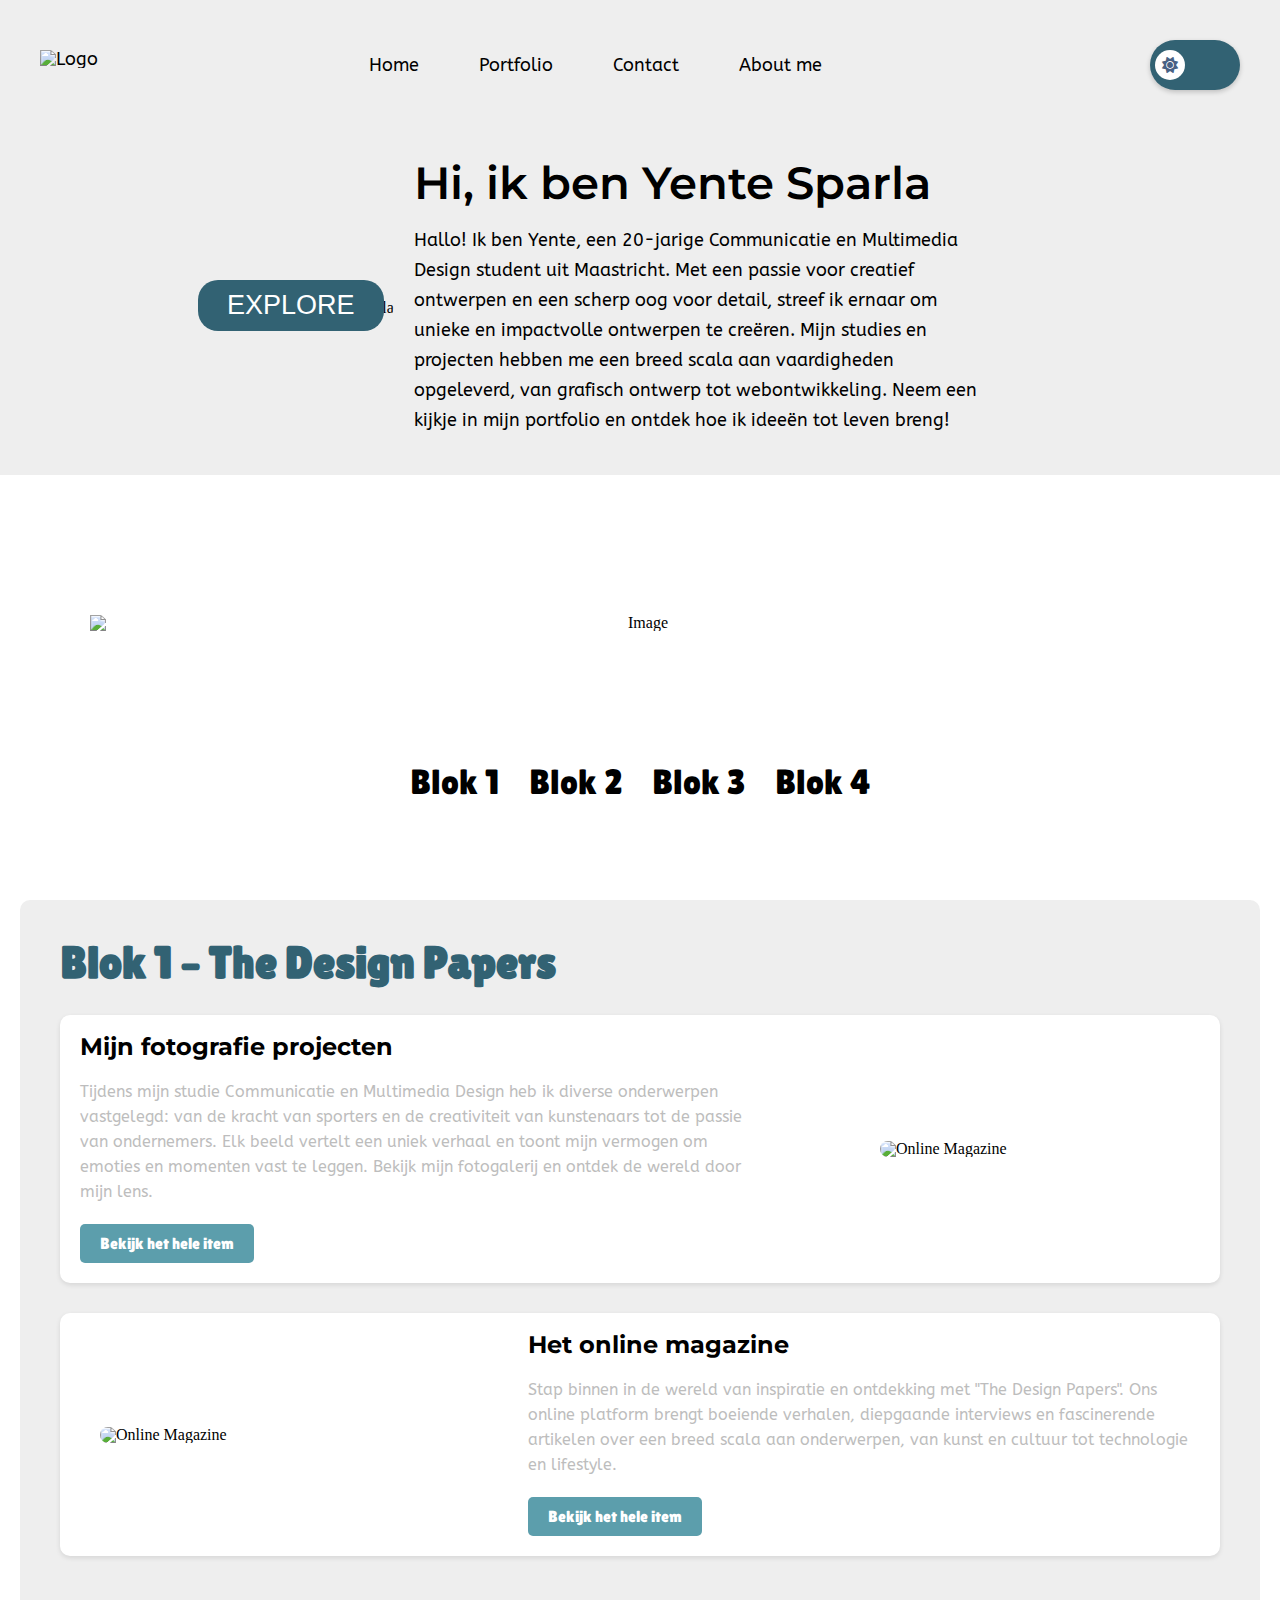
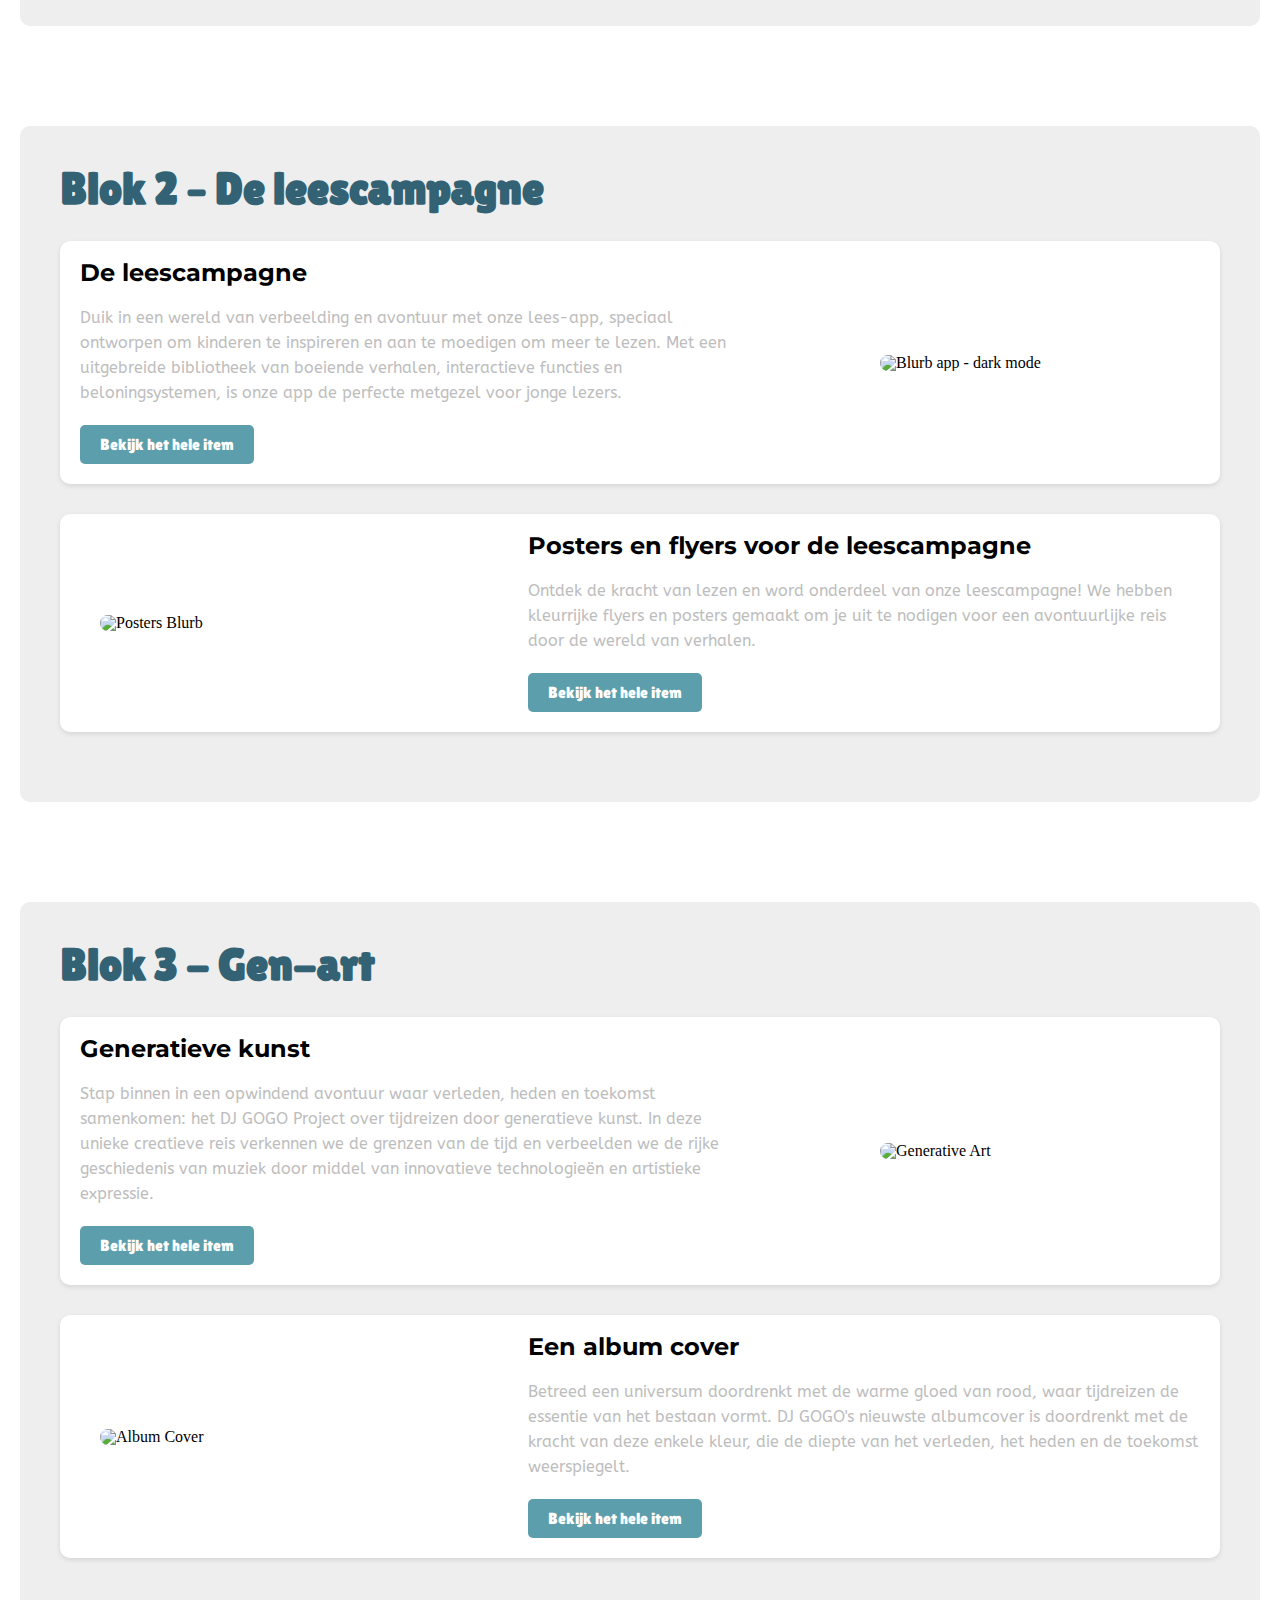
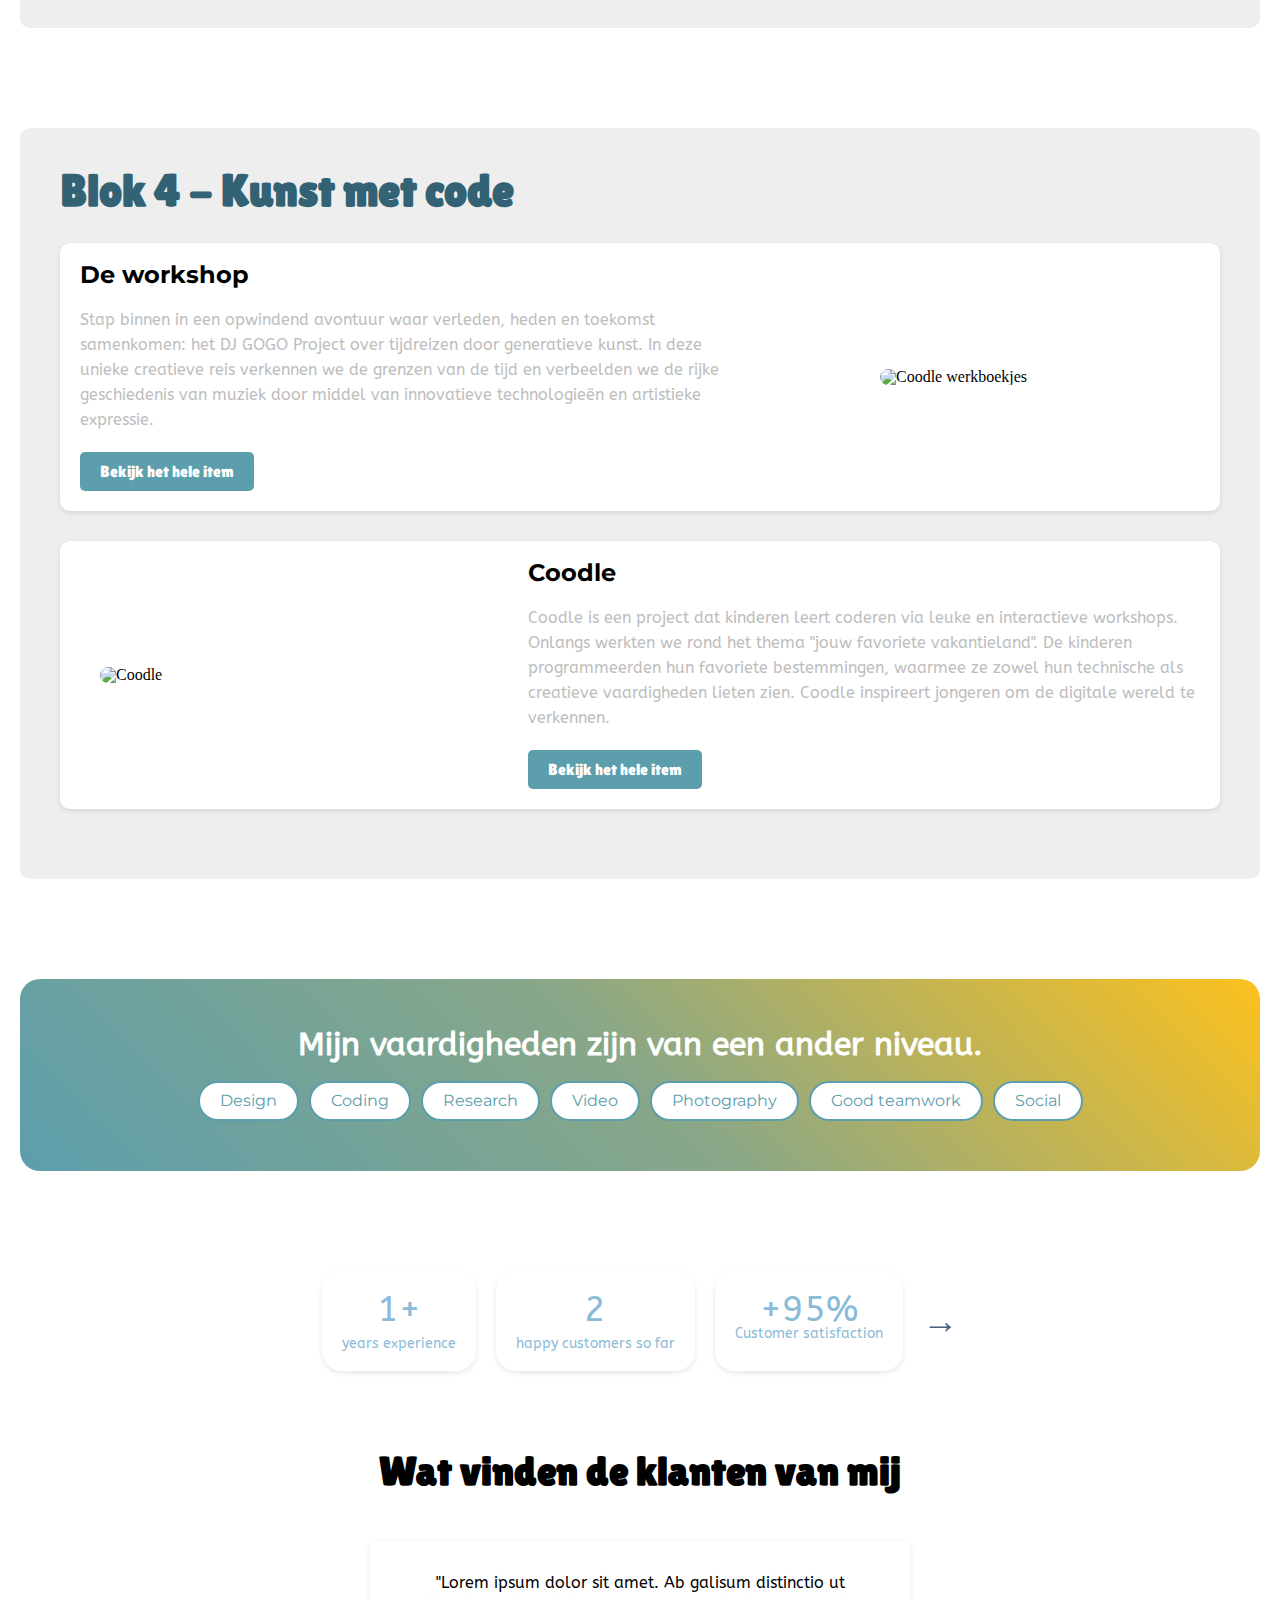
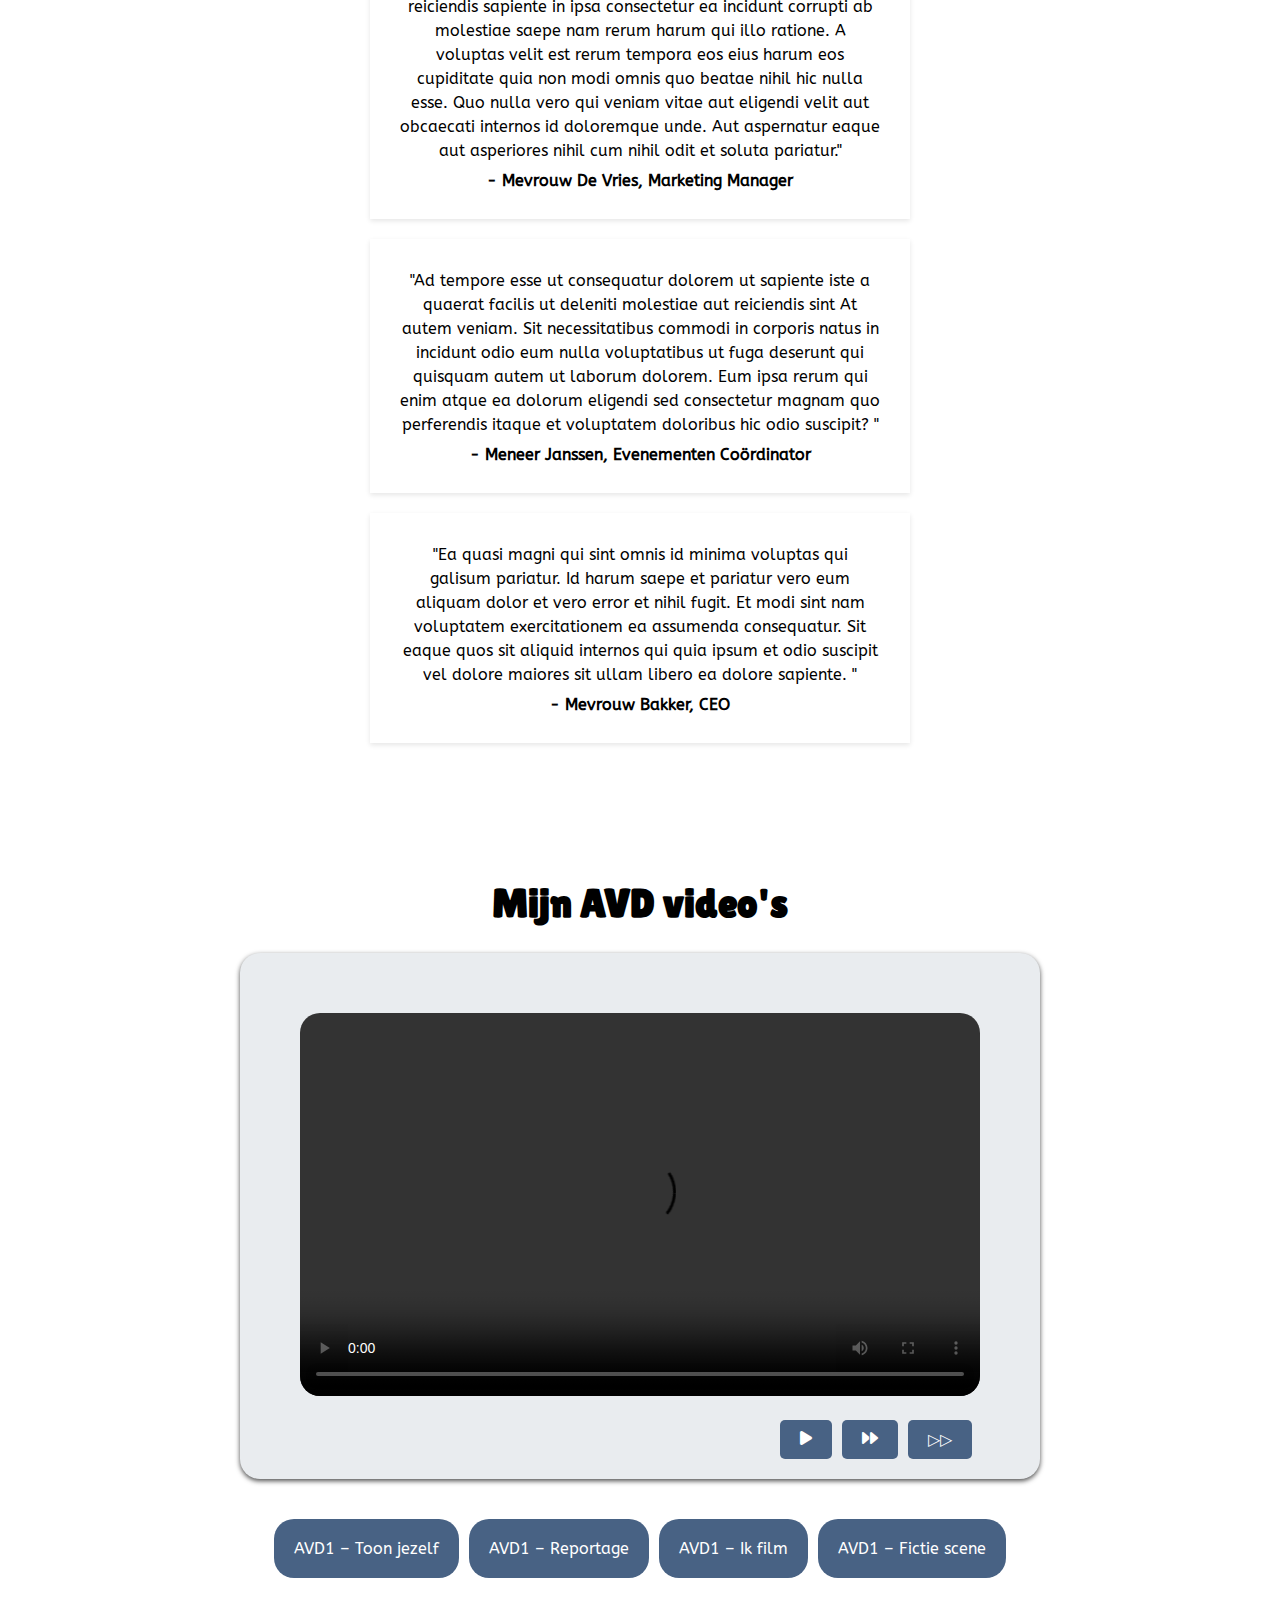
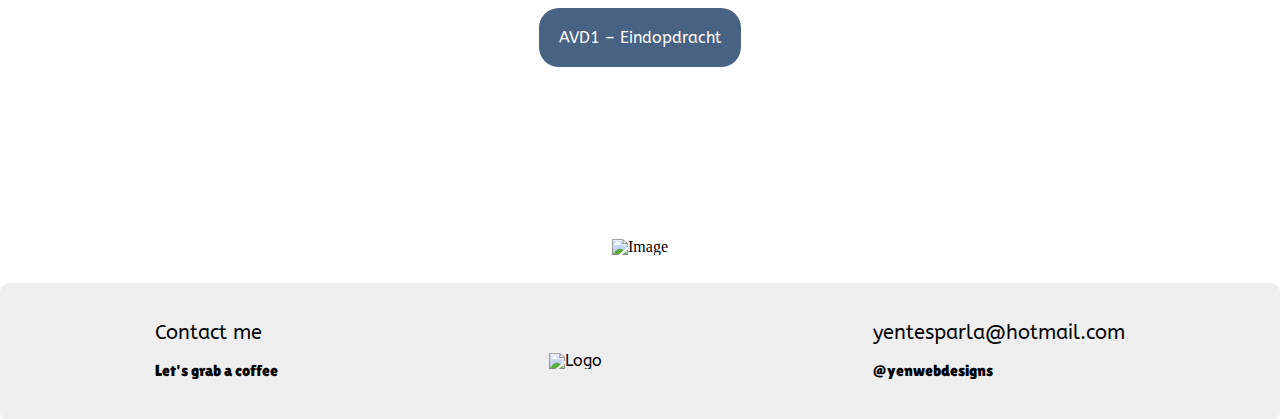
==== index.html @ c78768b0 "Add files via upload" ====
<!DOCTYPE html>
<html lang="en">

<head>
    <meta charset="UTF-8">
    <meta name="viewport" content="width=device-width, initial-scale=1.0">
    <title>Yente Sparla Portfolio</title>
    <link rel="stylesheet" href="https://cdn.jsdelivr.net/npm/flatpickr/dist/flatpickr.min.css">
    <link rel="stylesheet" href="https://cdnjs.cloudflare.com/ajax/libs/font-awesome/6.0.0-beta3/css/all.min.css">

    <link rel="stylesheet" href="css/reset.css">
    <link rel="stylesheet" href="css/style.css">
</head>

<body>
    <header>
        <!-- Navigatie -->
        <nav class="lettertype1" id="flexnav">
            <input type="checkbox" id="menu-toggle" class="menu-toggle">
            <label for="menu-toggle" class="menu-icon">&#9776;</label>
            <img id="logoheader" src="assets/logoPortfolio.png" alt="Logo">
            <ul>
                <li><a href="index.html">Home</a></li>
                <li><a href="#blok1">Portfolio</a></li>
                <li><a href="#footer">Contact</a></li>
                <li><a href="index.html">About me</a></li>
            </ul>
            <div id="toggle-theme" class="toggle-theme" onclick="toggleTheme()">
                <div class="toggle-icon">
                    <i class="fas fa-sun"></i>
                    <i class="fas fa-moon"></i>
                </div>
            </div>
        </nav>

        <!-- Introductie -->
        <div class="introduction">
            <div class="photo-container">
                <img id="profielfoto" src="assets/profielfoto.jpg" alt="Yente Sparla">
                <div class="explore-button">
                    <button>EXPLORE</button>
                </div>
            </div>
            <div class="intro-text">
                <h1 class="titels lettertype3">Hi, ik ben Yente Sparla</h1>
                <p id="tekst-intro" class="lettertype1">Hallo! Ik ben Yente, een 20-jarige Communicatie en Multimedia
                    Design student uit Maastricht. Met een passie voor creatief ontwerpen en een scherp oog voor detail,
                    streef ik ernaar om unieke en impactvolle ontwerpen te creëren. Mijn studies en projecten hebben me
                    een breed scala aan vaardigheden opgeleverd, van grafisch ontwerp tot webontwikkeling. Neem een
                    kijkje in mijn portfolio en ontdek hoe ik ideeën tot leven breng!</p>
            </div>
        </div>
    </header>

    <main>
        <div class="content-container">
            <h5 class="projects lettertype2">
                <span id="typed-text" class="lettertype2"></span>
            </h5>
            <img id="vorm2" src="assets/vorm2.png" alt="Image">
        </div>


        <!-- Blokken -->
        <nav class="navigation lettertype2">
            <a href="#blok1" class="nav-link">Blok 1</a>
            <a href="#blok2" class="nav-link">Blok 2</a>
            <a href="#blok3" class="nav-link">Blok 3</a>
            <a href="#blok4" class="nav-link">Blok 4</a>
        </nav>

        <div class="background">
            <section id="blok1" class="blok">
                <h2 class="lettertype2 titelBlok">Blok 1 – The Design Papers</h2>

                <div class="content">
                    <div class="text-content">
                        <h3 class="lettertype3 titelKopjes">Mijn fotografie projecten</h3>
                        <p class="lettertype1 description">Tijdens mijn studie Communicatie en Multimedia Design heb ik
                            diverse onderwerpen vastgelegd: van de kracht van sporters en de creativiteit van
                            kunstenaars tot de passie van ondernemers. Elk beeld vertelt een uniek verhaal en toont mijn
                            vermogen om emoties en momenten vast te leggen. Bekijk mijn fotogalerij en ontdek de wereld
                            door mijn lens.</p>
                        <button id="btnFotografie" class="lettertype2">Bekijk het hele item</button>
                    </div>
                    <img src="assets/fotografie2.jpg" alt="Online Magazine" class="image-left">
                </div>

                <div class="content">
                    <img src="assets/mockupLaptop1.png" alt="Online Magazine" class="image-left">
                    <div class="text-content">
                        <h3 class="lettertype3 titelKopjes">Het online magazine</h3>
                        <p class="lettertype1 description">Stap binnen in de wereld van inspiratie en ontdekking met
                            "The Design Papers". Ons online platform brengt boeiende verhalen, diepgaande interviews en
                            fascinerende artikelen over een breed scala aan onderwerpen, van kunst en cultuur tot
                            technologie en lifestyle.</p>
                        <button id="btnMagazine" class="lettertype2">Bekijk het hele item</button>
                    </div>
                </div>
            </section>
        </div>

        <div class="background">
            <section id="blok2" class="blok">
                <h2 class="lettertype2 titelBlok">Blok 2 – De leescampagne</h2>

                <div class="content">
                    <div class="text-content">
                        <h3 class="lettertype3 titelKopjes">De leescampagne</h3>
                        <p class="lettertype1 description">Duik in een wereld van verbeelding en avontuur met onze
                            lees-app, speciaal ontworpen om kinderen te inspireren en aan te moedigen om meer te lezen.
                            Met een uitgebreide bibliotheek van boeiende verhalen, interactieve functies en
                            beloningsystemen, is onze app de perfecte metgezel voor jonge lezers.</p>
                        <button id="btnLeescampagne" class="lettertype2">Bekijk het hele item</button>
                    </div>
                    <img src="assets/mockupTelefoon app1.png" alt="Blurb app - dark mode" class="image-left">
                </div>

                <div class="content">
                    <img src="assets/mockupPosters.png" alt="Posters Blurb" class="image-left">
                    <div class="text-content">
                        <h3 class="lettertype3 titelKopjes">Posters en flyers voor de leescampagne</h3>
                        <p class="lettertype1 description">Ontdek de kracht van lezen en word onderdeel van onze
                            leescampagne! We hebben kleurrijke flyers en posters gemaakt om je uit te nodigen voor een
                            avontuurlijke reis door de wereld van verhalen.</p>
                        <button id="btnPosters" class="lettertype2">Bekijk het hele item</button>
                    </div>
                </div>
            </section>
        </div>

        <div class="background">
            <section id="blok3" class="blok">
                <h2 class="lettertype2 titelBlok">Blok 3 - Gen-art</h2>

                <div class="content">
                    <div class="text-content">
                        <h3 class="lettertype3 titelKopjes">Generatieve kunst</h3>
                        <p class="lettertype1 description">Stap binnen in een opwindend avontuur waar verleden, heden en
                            toekomst samenkomen: het DJ GOGO Project over tijdreizen door generatieve kunst. In deze
                            unieke creatieve reis verkennen we de grenzen van de tijd en verbeelden we de rijke
                            geschiedenis van muziek door middel van innovatieve technologieën en artistieke expressie.
                        </p>
                        <button id="btnGenArt" class="lettertype2">Bekijk het hele item</button>
                    </div>
                    <img src="assets/genart.png" alt="Generative Art" class="image-left">
                </div>

                <div class="content">
                    <img src="assets/albumCover_Yente.jpg" alt="Album Cover" class="image-left">
                    <div class="text-content">
                        <h3 class="lettertype3 titelKopjes">Een album cover</h3>
                        <p class="lettertype1 description">Betreed een universum doordrenkt met de warme gloed van rood,
                            waar tijdreizen de essentie van het bestaan vormt. DJ GOGO's nieuwste albumcover is
                            doordrenkt met de kracht van deze enkele kleur, die de diepte van het verleden, het heden en
                            de toekomst weerspiegelt.</p>
                        <button id="btnAlbumCover" class="lettertype2">Bekijk het hele item</button>
                    </div>
                </div>
            </section>
        </div>

        <div class="background">
            <section id="blok4" class="blok">
                <h2 class="lettertype2 titelBlok">Blok 4 - Kunst met code</h2>

                <div class="content">
                    <div class="text-content">
                        <h3 class="lettertype3 titelKopjes">De workshop</h3>
                        <p class="lettertype1 description">Stap binnen in een opwindend avontuur waar verleden, heden en
                            toekomst samenkomen: het DJ GOGO Project over tijdreizen door generatieve kunst. In deze
                            unieke creatieve reis verkennen we de grenzen van de tijd en verbeelden we de rijke
                            geschiedenis van muziek door middel van innovatieve technologieën en artistieke expressie.
                        </p>
                        <button id="btnWorkshop" class="lettertype2">Bekijk het hele item</button>
                    </div>
                    <img src="assets/werkboekjes1.png" alt="Coodle werkboekjes" class="image-left">



                </div>

                <div class="content">
                    <img src="assets/coodle.png" alt="Coodle" class="image-left">
                    <div class="text-content">
                        <h3 class="lettertype3 titelKopjes">Coodle</h3>
                        <p class="lettertype1 description">Coodle is een project dat kinderen leert coderen via leuke en
                            interactieve workshops. Onlangs werkten we rond het thema "jouw favoriete vakantieland". De
                            kinderen programmeerden hun favoriete bestemmingen, waarmee ze zowel hun technische als
                            creatieve vaardigheden lieten zien. Coodle inspireert jongeren om de digitale wereld te
                            verkennen.</p>
                        <button id="btnCoodle" class="lettertype2">Bekijk het hele item</button>
                    </div>
                </div>
            </section>
        </div>


        <div class="skills-banner lettertype1">
            <div class="skills-text">
                <h2>Mijn vaardigheden zijn van een ander niveau.</h2>
            </div>
            <div class="skills-tags">
                <span class="skill-tag">Design</span>
                <span class="skill-tag">Coding</span>
                <span class="skill-tag">Research</span>
                <span class="skill-tag">Video</span>
                <span class="skill-tag">Photography</span>
                <span class="skill-tag">Good teamwork</span>
                <span class="skill-tag">Social</span>
            </div>
        </div>


        <div class="stats-container lettertype1">
            <div class="stat-card">
                <h4>1+</h4>
                <p>years experience</p>
            </div>
            <div class="stat-card">
                <h4>2</h4>
                <p>happy customers so far</p>
            </div>
            <div class="stat-card">
                <h4>+95%</< /h4>
                    <p>Customer satisfaction</p>
            </div>
            <div class="stat-arrow">
                <span>&#8594;</span>
            </div>
        </div>

        <section class="testimonials">
            <h2 class="lettertype2 titelScale">Wat vinden de klanten van mij</h2>
            <div class="testimonial testimonial-item">
                <div class="line top-line"></div>
                <p class="lettertype1">"Lorem ipsum dolor sit amet. Ab galisum distinctio ut reiciendis sapiente in ipsa consectetur ea incidunt corrupti ab molestiae saepe nam rerum harum qui illo ratione. A voluptas velit est rerum tempora eos eius harum eos cupiditate quia non modi omnis quo beatae nihil hic nulla esse. Quo nulla vero qui veniam vitae aut eligendi velit aut obcaecati internos id doloremque unde. Aut aspernatur eaque aut asperiores nihil cum nihil odit et soluta pariatur."</p>
                <h7 class="lettertype1 titelRecentie">- Mevrouw De Vries, Marketing Manager</h7>
                <div class="line bottom-line"></div>
            </div>
            <div class="testimonial testimonial-item">
                <div class="line top-line"></div>
                <p class="lettertype1">"Ad tempore esse ut consequatur dolorem ut sapiente iste a quaerat facilis ut deleniti molestiae aut reiciendis sint At autem veniam. Sit necessitatibus commodi in corporis natus in incidunt odio eum nulla voluptatibus ut fuga deserunt qui quisquam autem ut laborum dolorem. Eum ipsa rerum qui enim atque ea dolorum eligendi sed consectetur magnam quo perferendis itaque et voluptatem doloribus hic odio suscipit?
                    "</p>
                <h7 class="lettertype1 titelRecentie">- Meneer Janssen, Evenementen Coördinator</h7>
                <div class="line bottom-line"></div>
            </div>
            <div class="testimonial testimonial-item">
                <div class="line top-line"></div>
                <p class="lettertype1">"Ea quasi magni qui sint omnis id minima voluptas qui galisum pariatur. Id harum saepe et pariatur vero eum aliquam dolor et vero error et nihil fugit. Et modi sint nam voluptatem exercitationem ea assumenda consequatur. Sit eaque quos sit aliquid internos qui quia ipsum et odio suscipit vel dolore maiores sit ullam libero ea dolore sapiente.
                    "</p>
                <h7 class="lettertype1 titelRecentie">- Mevrouw Bakker, CEO</h7>
                <div class="line bottom-line"></div>
            </div>
        </section>



        <div class="page-container">
            <div class="video-section">
                <h2 class="lettertype2 titelAVD">Mijn AVD video's</h2>
                <div class="video-player">
                    <video id="video-player" width="640" height="360" controls>
                        <source id="video-source" type="video/mp4">
                    </video>
                    <div class="video-controls">
                        <button class="colorButton" id="play-pause-button" class="control-button"><i
                                class="fas fa-play"></i></button>
                        <button class="colorButton" id="fast-forward-button" class="control-button"><i
                                class="fas fa-forward"></i></button>
                        <button class="colorButton" id="next-button" class="control-button">&#9655;&#9655;</button>
                    </div>
                </div>
                <div class="video-buttons">
                    <button class="video-button lettertype1"
                        data-video="https://player.vimeo.com/progressive_redirect/playback/966000183/rendition/1080p/file.mp4?loc=external&signature=96e20ec7d5e8cd325d9be1c828c0b5c50c49fb02d589f63d0189268a630888f3">AVD1
                        – Toon jezelf</button>
                    <button class="video-button lettertype1"
                        data-video="https://player.vimeo.com/progressive_redirect/playback/965996637/rendition/1080p/file.mp4?loc=external&signature=316d9fd07aad3813b9df4da95facc7b7d7db2e5cf78e67b24ac9f702a9f4c9f5">AVD1
                        – Reportage</button>
                    <button class="video-button lettertype1"
                        data-video="https://player.vimeo.com/progressive_redirect/playback/965995292/rendition/240p/file.mp4?loc=external&signature=86e8a10594d342795cda3a51308d7e47c62489ac1e28d67fb27f9a7a7d17a3db">AVD1
                        – Ik film</button>
                    <button class="video-button lettertype1"
                        data-video="https://player.vimeo.com/progressive_redirect/playback/965993934/rendition/1080p/file.mp4?loc=external&signature=09ba780175730cd6cf240c56ff13a73f7b9417b219f45e8d96aee764f020a810">AVD1
                        – Fictie scene</button>
                    <button class="video-button lettertype1"
                        data-video="https://player.vimeo.com/progressive_redirect/playback/968648510/rendition/1080p/file.mp4?loc=external&signature=41db907e9776aadac7b765ae6a0e2bd5a64a46dd26006a06b9271214cee43504">AVD1
                        – Eindopdracht</button>
                </div>
            </div>
        </div>

        <h5 class="lettertype2 titelSamenwerken">
            <span id="typed-text-samenwerken"></span>
        </h5>
        <img id="vormLaatste" src="assets/vorm2.png" alt="Image">




        <!-- BLOK 1 -->
        <!-- Modal voor "Mijn fotografie projecten" -->
        <div id="modal-fotografie" class="modal">
            <div class="modal-content">
                <span class="close close-fotografie">&times;</span>
                <h2 class="lettertype2 titelDetail">Mijn fotografie projecten</h2>
                <p class="lettertype1 beschrijvingDetail">Tijdens mijn studie Communicatie en Multimedia Design heb ik
                    diverse onderwerpen vastgelegd: van de kracht van sporters en de creativiteit van kunstenaars tot de
                    passie van ondernemers. Elk beeld vertelt een uniek verhaal en toont mijn vermogen om emoties en
                    momenten vast te leggen. Bekijk mijn fotogalerij en ontdek de wereld door mijn lens.</p>
                <p class="lettertype1 beschrijvingDetail">Dit was mijn eerste keer dat ik serieus aan de slag ging met
                    fotografie, en het was een leerzame en inspirerende ervaring. Gedurende de cursus kregen we
                    verschillende opdrachten die ons uitdaagden om onze technische en creatieve vaardigheden te
                    ontwikkelen.</p>
                <p class="lettertype1 beschrijvingDetail">Mijn eerste opdracht richtte zich op het vastleggen van
                    beweging, wat mijn timing en precisie in fotografie verbeterde. De daaropvolgende opdracht over
                    scherpte leerde me het belang van scherptediepte en aandacht voor detail.</p>
                <p class="lettertype1 beschrijvingDetail">Geïnspireerd door de Nederlandse fotograaf Huberto Tan,
                    verdiepte ik me in licht en compositie en experimenteerde ik met verschillende stijlen en
                    technieken. De reflectie-opdracht daagde me uit om creatief gebruik te maken van licht en schaduwen,
                    waardoor ik op een andere manier naar mijn omgeving leerde kijken. Het maken van foto's voor een
                    website was een leerzame ervaring, waarbij ik ontdekte hoe belangrijk het is om visueel
                    aantrekkelijke en functionele foto's te creëren die passen bij de branding.</p>
                <p class="lettertype1 beschrijvingDetail">Een van de hoogtepunten was de fotoshoot tijdens de Dutch
                    Design Week, waar ik innovatieve ontwerpen en de unieke sfeer van het evenement vastlegde. Deze
                    opdrachten hebben me geholpen mijn vaardigheden te ontwikkelen en de kracht van fotografie als
                    medium te ontdekken. Mijn fotogalerij biedt een inkijkje in mijn leerproces en creatieve groei. </p>
                <div class="foto-galerij">
                    <img src="assets/fotografie1.jpg" alt="Fotografie project 1">
                    <img src="assets/fotografie2.jpg" alt="Fotografie project 2">
                    <img src="assets/fotografie3.JPG" alt="Fotografie project 3">
                    <img src="assets/fotografie4.JPG" alt="Fotografie project 4">
                    <img src="assets/fotografie5.jpg" alt="Fotografie project 5">
                    <img src="assets/fotografie6.jpg" alt="Fotografie project 6">
                    <img src="assets/fotografie7.jpg" alt="Fotografie project 7">
                    <img src="assets/fotografie8.jpg" alt="Fotografie project 8">
                    <img src="assets/fotografie9.jpg" alt="Fotografie project 9">
                </div>
            </div>
        </div>

        <!-- Modal voor "Het online magazine" -->
        <div id="modal-magazine" class="modal">
            <div class="modal-content">
                <span class="close close-magazine">&times;</span>
                <h2 class="lettertype2 titelDetail">Het online magazine</h2>
                <p class="lettertype1 beschrijvingDetail">Stap binnen in de wereld van inspiratie en ontdekking met "The
                    Design Papers". Ons online platform brengt boeiende verhalen, diepgaande interviews en fascinerende
                    artikelen over een breed scala aan onderwerpen, van kunst en cultuur tot technologie en lifestyle.
                </p>
                <p class="lettertype1 beschrijvingDetail">Tijdens dit project hebben we verschillende fasen doorlopen,
                    van het opzetten van de website tot het creëren van content en het beheren van sociale media
                    campagnes. We hebben samengewerkt met diverse experts op het gebied van kunst en cultuur, wat leidde
                    tot een rijke en gevarieerde inhoud.</p>
                <p class="lettertype1 beschrijvingDetail">Het was een geweldige ervaring om deel uit te maken van een
                    team dat zich richt op het delen van inspirerende en educatieve verhalen. Het platform biedt een
                    diepgaande blik op verschillende aspecten van design en lifestyle, en heeft tot doel een gemeenschap
                    van creatieve denkers en doeners te inspireren.</p>
                <div class="foto-galerij">
                    <img src="assets/mockupLaptop1.png" alt="Magazine project 1">
                    <img src="assets/mockupLaptop2.jpg" alt="Magazine project 2">
                </div>
            </div>
        </div>



        <!-- BLOK 2 -->
        <!-- Modal voor "De leescampagne" -->
        <div id="modal-leescampagne" class="modal">
            <div class="modal-content">
                <span class="close close-leescampagne">&times;</span>
                <h2 class="lettertype2 titelDetail">De leescampagne</h2>
                <p class="lettertype1 beschrijvingDetail">Nederlandse jongeren lezen steeds minder vaak en met minder
                    plezier. Bijna de helft van de Nederlandse 15-jarigen vindt lezen een tijdsverspilling en leest 60%
                    alleen als het echt moet. Het gevolg is dat hun leesvaardigheid achteruitgaat: maar liefst 18% van
                    de 15-jarigen dreigt met een te laag taalniveau van school te komen. </p>
                <p class="lettertype1 beschrijvingDetail">Cubiss ondersteunt organisaties die zich bezighouden met
                    vraagstukken rondom lezen, leren en informeren, zoals het onderwijs, organisaties in het sociaal
                    domein en bibliotheken. Door middel van onderzoek, scholing, evenementen, producten en publicaties
                    helpen ze hun opdrachtgevers verder. </p>
                <p class="lettertype1 beschrijvingDetail">Cubiss wil een campagne laten ontwikkelen gericht op jongeren
                    van 12 tot 18 jaar, om hen te inspireren en motiveren om het lezen te (her)ontdekken. Aansluiten op
                    hun belevingswereld is daarbij een must. Om de klus te klaren worden diverse multimediabureaus
                    benaderd. </p>
                <p class="lettertype1 beschrijvingDetail">Samen met Bas en Tim heb ik 'Blurb' bedacht. Blurb is een
                    innovatieve lees-app die lijkt op TikTok, speciaal ontworpen om jongeren te inspireren en aan te
                    moedigen om meer te lezen. Met een uitgebreide bibliotheek van boeiende verhalen, interactieve
                    functies en beloningssystemen, is Blurb de perfecte metgezel voor jonge lezers. </p>
                <p class="lettertype1 beschrijvingDetail">Onze opdracht omvat het ontwikkelen van een huisstijl,
                    verschillende communicatiemiddelen en een ondersteunend digitaal platform dat jongeren tijdens en na
                    de campagne motiveert en inspireert om met meer plezier te blijven lezen. Met Blurb hopen we
                    jongeren te inspireren om lezen weer leuk en relevant te maken in hun dagelijks leven. </p>
                <div class="foto-galerij">
                    <img src="assets/mockupTelefoon app1.png" alt="Leescampagne project 1">
                    <img src="assets/mockupTelefoon app2.png" alt="Leescampagne project 2">

                </div>
            </div>
        </div>

        <!-- Modal voor "Posters en flyers voor de leescampagne" -->
        <div id="modal-posters" class="modal">
            <div class="modal-content">
                <span class="close close-posters">&times;</span>
                <h2 class="lettertype2 titelDetail">Posters en flyers voor de leescampagne</h2>
                <p class="lettertype1 beschrijvingDetail">Voor onze leescampagne hebben we kleurrijke flyers en posters
                    ontworpen om de kracht van lezen te benadrukken. Deze visuele materialen zijn gemaakt om jongeren te
                    inspireren en uit te nodigen voor een avontuurlijke reis door de wereld van verhalen. Met levendige
                    afbeeldingen en pakkende teksten hopen we hun interesse te wekken en hen te motiveren om met meer
                    plezier te gaan lezen. </p>
                <div class="foto-galerij">
                    <img src="assets/mockupPosters.png" alt="Poster project 1">
                    <img src="assets/mockupPoster1.png" alt="Poster project 2">
                    <img src="assets/mockuPoster2.png" alt="Poster project 3">
                    <img src="assets/mockupInsta.jpg" alt="Instagram post">
                </div>
            </div>
        </div>




        <!-- BLOK 3 -->
        <!-- Modal voor "Generatieve kunst" -->
        <div id="modal-genart" class="modal">
            <div class="modal-content">
                <span class="close close-genart">&times;</span>
                <h2 class="lettertype2 titelDetail">Generatieve kunst</h2>
                <p class="lettertype1 beschrijvingDetail">Onze opdrachtgevers dit blok waren het lectoraat Technology
                    Driven Art en het Conservatorium Maastricht. Wij maakten interactieve muziekvisualisaties voor drie
                    verschillende live bands, met als hoogtepunt een live performance in de week van 22 april. Tijdens
                    dit optreden VJ-den we met het systeem dat we gedurende het blok hadden ontworpen. </p>
                <p class="lettertype1 beschrijvingDetail">Generatieve kunst stond centraal in ons ontwerpprincipe. Deze
                    kunstvorm kenmerkt zich door vormen en kleuren die niet op voorhand vaststaan, maar ontstaan door
                    toeval of externe input, zoals live muziek. Om de visuals niet willekeurig te laten bewegen,
                    ontwierpen we een systeem van regels en begrenzingen. Dit zorgde ervoor dat onze ontwerpen dynamisch
                    en contextueel aanpasbaar waren, waardoor ze als het ware "leefden". </p>
                <p class="lettertype1 beschrijvingDetail">Mijn specifieke project was GOGO, met als thema tijdreizen. Ik
                    verkende de grenzen van tijd en verbeeldde de rijke geschiedenis van muziek door middel van
                    innovatieve technologieën en artistieke expressie. </p>
                <div class="foto-galerij">
                    <img src="assets/genart.png" alt="Generative Art Project 1">
                    <img src="assets/genart2.png" alt="Generative Art Project 2">
                    <img src="assets/genart3.png" alt="Generative Art Project 3">
                    <img src="assets/genart4.jpg" alt="Generative Art Project 4">
                    <img src="assets/genart5.jpg" alt="Generative Art Project 5">

                </div>
            </div>
        </div>

        <!-- Modal voor "Een album cover" -->
        <div id="modal-albumcover" class="modal">
            <div class="modal-content">
                <span class="close close-albumcover">&times;</span>
                <h2 class="lettertype2 titelDetail">Een album cover</h2>
                <p class="lettertype1 beschrijvingDetail">Betreed een universum doordrenkt met de warme gloed van rood,
                    waar tijdreizen de essentie van het bestaan vormt. DJ GOGO's nieuwste albumcover is doordrenkt met
                    de kracht van deze enkele kleur, die de diepte van het verleden, het heden en de toekomst
                    weerspiegelt.</p>
                <div class="foto-galerij">
                    <img src="assets/albumCover_Yente.jpg" alt="Album Cover Project 1">
                </div>
            </div>
        </div>



        <!-- BLOK 4 -->
        <!-- Modal voor Workshop -->
        <div id="modal-workshop" class="modal">
            <div class="modal-content">
                <span class="close close-workshop">&times;</span>
                <h2 class="lettertype2 titelDetail">De workshop</h2>
                <p class="lettertype1 beschrijvingDetail">In Blok 1.4 gaan we ons verdiepen in de relevante rol van
                    coderen in de hedendaagse wereld. Het onderzoek richt zich op verschillende aspecten van code, zoals
                    het nut van coderen en de relatie tussen kunst en technologie. Deze kennis wordt vervolgens
                    toegepast in een interactieve workshop voor leerlingen van diverse scholen. </p>
                <p class="lettertype1 beschrijvingDetail">In de creatieve les ‘Kunst met Code’ gaan we aan de slag met
                    leerlingen van verschillende scholen. Het doel is om hen kennis te laten maken met coderen en hun
                    creatieve ideeën te vertalen naar digitale kunstwerken. Dit doen we met behulp van de visuele
                    programmeertaal P5. De leerlingen leren niet alleen de basisprincipes van programmeren, maar ook hoe
                    ze hun analoge tekeningen en ideeën omzetten naar gecodeerde kunstwerken. Het eindresultaat is een
                    uniek digitaal kunstwerk van elke leerling. </p>
                <p class="lettertype1 beschrijvingDetail">De workshops prikkelen het logisch denkvermogen, de
                    creativiteit en veerkracht van de leerlingen. Ze leren systematisch en gestructureerd denken, ook
                    wel bekend als computational thinking, en ontwikkelen belangrijke digitale vaardigheden. </p>
                <div class="foto-galerij">
                    <img src="assets/werkboekjes1.png" alt="Werkboekje 1">
                    <img src="assets/werkboekjes2.png" alt="Coodle werkboekjes" class="image-left">
                    <img src="assets/werkboekjes3.png" alt="Coodle werkboekjes" class="image-left">
                    <img src="assets/workshop.png" alt="Workshop" class="image-left">
                    <img src="assets/workshop1.png" alt="Workshop" class="image-left">
                </div>
            </div>
        </div>

        <!-- Modal voor Coodle -->
        <div id="modal-coodle" class="modal">
            <div class="modal-content">
                <span class="close close-coodle">&times;</span>
                <h2 class="lettertype2 titelDetail">Coodle</h2>
                <p class="lettertype1 beschrijvingDetail">Coodle is een innovatief project dat kinderen inspireert om de
                    wereld van coderen te ontdekken. Met Coodle kunnen kinderen eenvoudig de visuele programmeertaal P5
                    leren, waarmee ze hun creatieve ideeën kunnen omzetten in digitale kunstwerken. De website biedt
                    niet alleen educatieve inhoud, maar ook een community-gedeelte waar jonge programmeurs hun projecten
                    kunnen delen, feedback kunnen krijgen en samenwerken met leeftijdsgenoten. </p>
                <p class="lettertype1 beschrijvingDetail">Ons doel is om de drempel tot coderen zo laag mogelijk te
                    maken, zodat kinderen van alle leeftijden en achtergronden de vaardigheden van de toekomst kunnen
                    ontwikkelen. Door gebruik te maken van speelse elementen en een gebruiksvriendelijke interface,
                    maakt Coodle coderen niet alleen leerzaam, maar ook leuk en boeiend. Of het nu gaat om het creëren
                    van een eenvoudig spel, het ontwerpen van een interactieve kunstinstallatie, of het oplossen van
                    programmeerpuzzels, Coodle biedt de tools en ondersteuning die kinderen nodig hebben om hun digitale
                    dromen te realiseren. </p>
                <p class="lettertype1 beschrijvingDetail">
                    <a href="http://coodle-workshops.nl/workshops.html"
                        target="_blank">http://coodle-workshops.nl/workshops.html</a>
                </p>
                <div class="foto-galerij">
                    <img src="assets/coodle.png" alt="Coodle 1">
                    <img id="coodle" src="assets/logoCoodle.gif" alt="Coodle 1">
                    <img src="assets/websiteCoodle.png" alt="Coodle 1">


                </div>
            </div>
        </div>

    </main>


    <!-- Boekingsformulier -->
    <footer>
        <div class="flexbox3">
            <div class="contact-section lettertype1">
                <div class="left-section">
                    <h6 class="lettertypegroter">Contact me</h6>
                    <h5 class="lettertype2">Let's grab a coffee</h5>
                </div>
                <div><img class="logoheader1" src="../assets/logoPortfolio.png" alt="Logo"></div>
                <div class="contact-section2 lettertype1">
                    <div class="left-section">
                        <h6 class="lettertypegroter">yentesparla@hotmail.com</h6>
                        <h5 class="lettertype2">@yenwebdesigns</h5>
                    </div>
                </div>
            </div>
        </div>
    </footer>
    

    <script src="https://cdn.jsdelivr.net/npm/typed.js@2.0.12"></script>

    <script src="js/script.js"></script>
</body>

</html>
---- css/style.css ----
@import url('https://fonts.googleapis.com/css2?family=ABeeZee:ital@0;1&display=swap');
@import url('https://fonts.googleapis.com/css2?family=ABeeZee:ital@0;1&family=Montserrat:ital,wght@0,100..900;1,100..900&display=swap');
@import url('https://fonts.googleapis.com/css2?family=Lilita+One&display=swap');

/* Fonts */
.lettertype1 {
    font-family: "ABeeZee", sans-serif;
}

.lettertype2 {
    font-family: "Lilita One", sans-serif;
}

.lettertype3 {
    font-family: "Montserrat", sans-serif;
}

body {
    margin: 0;
    transition: background-color 0.3s, color 0.3s;
}

header {
    background-color: #EEEEEE;
    padding: 20px;
    margin: 0 auto;
    height: auto;
    transition: background-color 0.3s;


}

/* Navigatie */
#flexnav {
    display: flex;
    justify-content: center;
    align-items: center;
    position: relative;
    font-size: 18px;

}

.menu-toggle {
    display: none; /* Hide the actual checkbox */
}
.menu-toggle:checked + .menu-icon + ul {
    display: flex; /* Show the menu when the checkbox is checked */
}

.menu-icon {
    display: none; /* Hide the menu icon by default */
    font-size: 45px;
    cursor: pointer;
    user-select: none;
    position: absolute;
    top: 20px;
    right: 20px;
    z-index: 1000; /* Ensure it's on top */
}

.menu-icon:hover {
    color: #5C9EAC;
}

nav {
    position: relative;

}

nav ul {
    display: flex;
    list-style: none;
    align-items: center;
    justify-content: space-around;
    z-index: 99;
    gap: 20px;
    margin: 0 auto;
}

nav ul li {
    padding: 0 20px;
}

nav ul li a {
    text-decoration: none;
    color: black;
    position: relative;
    display: inline-block;
    padding: 10px 0;
    transition: color 0.3s ease;
}

nav ul li a:hover {
    color: #5C9EAC;
}

nav ul li a::before,
nav ul li a::after {
    content: '';
    position: absolute;
    height: 2px;
    bottom: 0;
    left: 50%;
    background-color: #5C9EAC;
    transition: width 0.3s ease, left 0.3s ease;
}

nav ul li a::before {
    left: 50%;
}

nav ul li a::after {
    right: 50%;
}

nav ul li a:hover::before,
nav ul li a:hover::after {
    width: 100%;
    left: 0;
    right: 0;
}

#logoheader {
    width: 200px;
    position: absolute;
    top: 10px;
    left: 0;
    z-index: 3;
}

#flexnav {
    display: flex;
    justify-content: space-around;
    align-items: center;
    max-width: 1200px;
    margin: 20px auto 0;
}


/* Toggle thema */
.toggle-theme {
    width: 80px;
    height: 40px;
    background-color: #326273;
    border-radius: 25px;
    position: relative;
    cursor: pointer;
    display: flex;
    align-items: center;
    padding: 5px;
    box-shadow: 0 2px 5px rgba(0, 0, 0, 0.2);
    transition: background-color 0.3s;

}

.toggle-icon {
    width: 30px;
    height: 30px;
    background-color: #FFFFFF;
    border-radius: 50%;
    position: absolute;
    left: 5px;
    display: flex;
    align-items: center;
    justify-content: center;
    transition: transform 0.3s, background-color 0.3s;
}

.toggle-icon i {
    font-size: 16px;
    color: #486284;
    transition: opacity 0.3s;
}

.toggle-theme .fa-sun,
.toggle-theme .fa-moon {
    position: absolute;
    top: 50%;
    transform: translateY(-50%);
}

.toggle-theme .fa-sun {
    left: 7px;
    opacity: 1;
}

.toggle-theme .fa-moon {
    right: 7px;
    opacity: 0;
}

.toggle-theme.dark-mode {
    background-color: #444;
}

.toggle-icon.dark-mode {
    transform: translateX(40px);
    background-color: #fff;
}

.toggle-theme.dark-mode .fa-sun {
    opacity: 0;
}

.toggle-theme.dark-mode .fa-moon {
    opacity: 1;
}


/* Introductie */
.introduction {
    display: flex;
    align-items: center;
    justify-content: center;
    gap: 20px;
    margin: 70px 0 0;
    flex-wrap: wrap;
}

#profielfoto {
    border-radius: 10px;
    max-width: 100%;
}

.intro-text {
    max-width: 570px;
}

h1 {
    font-size: 45px;
    font-weight: 600;
}

#tekst-intro {
    margin: 20px 0;
    font-size: 18px;
    line-height: 30px;
}

/* Explore Button */
.photo-container {
    position: relative;
    display: inline-block;
}

.explore-button {
    position: absolute;
    top: 10px;
    right: 10px;
    display: flex;
    align-items: center;
    justify-content: center;
}

.explore-button button {
    font-size: 27px;
    font-weight: 500;
    width: 186px;
    border-radius: 20px;
    background-color: #326273;
    color: white;
    border: none;
    padding: 10px 20px;
    margin-top: -30px;
    cursor: pointer;
    transition: background-color 0.3s, transform 0.3s, box-shadow 0.3s;
}

.explore-button button:hover {
    background-color: #5C9EAC;
    transform: translateY(-5px);
    box-shadow: 0 8px 15px rgba(0, 0, 0, 0.2);
}

.explore-button button:active {
    transform: translateY(-2px);
    box-shadow: 0 4px 10px rgba(0, 0, 0, 0.2);
}

/* Main */
main {
    padding: 20px;
}


/* Typing effect container */
.content-container {
    position: relative;
    text-align: center;
    margin-top: 70px;
    margin-bottom: 50px;
}

.projects {
    font-size: 2rem;
    font-weight: 400;
    z-index: 2;
    position: relative;
    color: white;
    padding: 20px 0;
}

#vorm2 {
    width: 100%;
    max-width: 1100px;
    position: absolute;
    top: 45%;
    left: 50%;
    transform: translate(-50%, -50%);
    z-index: 1;
    margin: 40px auto;
}


.containerBlokken {
    display: block;

}

.navigation {
    display: flex;
    justify-content: center;
    margin-top: 160px;
}

.nav-link {
    margin: 0 15px;
    font-size: 35px;
    text-decoration: none;
    color: black;
    position: relative;
    transition: color 0.5s ease;
}

.nav-link:hover {
    color: #5C9EAC;
}

.nav-link::before,
.nav-link::after {
    position: absolute;
    background: #326273;
    transition: all 0.5s ease;
}

.nav-link::before {
    left: 50%;
    bottom: -5px;
}

.nav-link::after {
    right: 50%;
    bottom: -5px;
}

.nav-link:hover::before,
.nav-link:hover::after {
    width: 100%;
    left: 0;
    right: 0;
}

/* Blokken */
.background {
    background-color: #eeeeee;
    margin: 0;
    border-radius: 10px;
}

.blok {
    margin: 100px 0;
    text-align: left;
    padding: 40px;
}

.titelBlok {
    font-size: 45px;
    font-weight: bold;
    margin-bottom: 30px;
    color: #326273;
}

.title-banner::before {
    content: '';
    position: absolute;
    top: 0;
    left: 50%;
    width: 100px;
    height: 100px;
    background-color: #326273;
    transform: translateX(-50%) translateY(-50%) rotate(45deg);
    z-index: -1;
}

h2 {
    font-size: 32px;
    font-weight: bold;
    margin: 0;
}

/* Portfolio Item Styles */

.content {
    display: flex;
    align-items: center;
    justify-content: space-between;
    margin-bottom: 30px;
    background-color: #fff;
    padding: 20px;
    border-radius: 10px;
    box-shadow: 0 2px 5px rgba(0, 0, 0, 0.1);
    position: relative;
    overflow: hidden;
}

.text-content {
    max-width: 60%;
    flex: 1;
    transition: transform 0.3s ease-in-out;
}

.text-content .description {
    color: #bdbdbd;
    line-height: 25px;
    transition: color 0.3s ease-in-out, transform 0.3s ease-in-out;
}

.content:hover .text-content .description {
    color: #000;
}

.content img {
    width: 300px;
    height: auto;
    margin-left: 20px;
    border-radius: 10px;
    transition: transform 0.3s ease-in-out;
}

.content:hover img {
    transform: scale(1.05);
}

button {
    padding: 10px 20px;
    background-color: #5C9EAC;
    color: white;
    border: none;
    border-radius: 5px;
    cursor: pointer;
    font-size: 16px;
    margin-top: 20px;
    transition: background-color 0.3s ease;
}

button:hover {
    background-color: #FCC11B;
}

.titelKopjes {
    font-size: 24px;
    font-weight: bold;
    margin-bottom: 20px;
}

.photo {
    width: 300px;
    height: 200px;
    border-radius: 10px;
    overflow: hidden;
    position: relative;
}

.photo img {
    width: 100%;
    height: 100%;
    object-fit: cover;
    position: absolute;
    top: 0;
    left: 0;
    opacity: 0;
    transition: opacity 1s ease-in-out;
}

.photo img.active {
    opacity: 1;
}

.image-left {
    width: 300px;
    height: auto;
    margin-right: 20px;
    border-radius: 10px;
}

/* Skills bar */
.skills-banner {
    position: relative;
    background: linear-gradient(45deg, #5C9EAC, #89a788, #FCC11E);
    padding: 50px 20px;
    text-align: center;
    color: white;
    border-radius: 20px;
}

.skills-text h2 {
    font-size: 32px;
    font-weight: bold;
    margin: 0 0 20px;
}

.skills-tags {
    display: flex;
    flex-wrap: wrap;
    justify-content: center;
    gap: 10px;
}

.skill-tag {
    font-family: "Montserrat", sans-serif;
    background-color: white;
    color: #5C9EAC;
    border: 2px solid #5C9EAC;
    border-radius: 20px;
    padding: 10px 20px;
    font-size: 16px;
    cursor: pointer;
    transition: all 0.3s ease;
}

.skill-tag:hover {
    background-color: #FCC11B;
    color: white;
}

/* Statistieken container */
.stats-container {
    display: flex;
    align-items: center;
    justify-content: center;
    gap: 20px;
    padding: 40px;
    margin-top: 60px;
}

.stat-card {
    border-radius: 20px;
    padding: 20px;
    text-align: center;
    box-shadow: 0 2px 5px rgba(0, 0, 0, 0.1);
    transition: all 0.3s ease;
}

.stat-card h4 {
    font-size: 36px;
    color: #486284;
    margin: 0 0 10px;
}

.stat-card p {
    font-size: 14px;
    color: #486284;
    margin: 0;
}

.stat-card:hover {
    box-shadow: 0 4px 10px rgba(0, 0, 0, 0.2);
    transform: translateY(-5px);
}

.stat-arrow {
    font-size: 36px;
    color: #486284;
    cursor: pointer;
    transition: all 0.3s ease;
}

.stat-arrow:hover {
    color: #326273;
    transform: translateX(5px);
}

/* Meningen */
.testimonials {
    text-align: center;
    padding: 40px 20px;
}

.testimonials h2 {
    font-size: 40px;
    font-weight: bold;
    margin-bottom: 40px;
}

.testimonial {
    display: inline-block;
    width: 40%;
    margin: 10px 30px;
    vertical-align: top;
    position: relative;
    padding: 30px;
    background: #fff;
    box-shadow: 0 2px 5px rgba(0, 0, 0, 0.1);
    transition: box-shadow 0.3s ease;
}

.testimonial:hover {
    box-shadow: 0 5px 15px rgba(0, 0, 0, 0.2);
}

.testimonial p {
    font-size: 16px;
    line-height: 1.5;
    margin: 0;
}

.titelRecentie {
    display: block;
    margin-top: 10px;
    font-weight: 700;
}

.line {
    height: 5px;
    width: 100px;
    background: transparent;
    transition: background 0.3s ease;
}

.testimonial .top-line {
    position: absolute;
    top: 0;
    left: 50%;
    transform: translateX(-50%);
}

.testimonial .bottom-line {
    position: absolute;
    bottom: 0;
    left: 50%;
    transform: translateX(-50%);
}

.testimonial:hover .top-line {
    background: #f7c744;
}

.testimonial:nth-child(2):hover .top-line {
    background: #79a7d3;
}

.testimonial:nth-child(3):hover .top-line {
    background: #4c5b61;
}

.testimonial:hover .bottom-line {
    background: #f7c744;
}

.testimonial:nth-child(2):hover .bottom-line {
    background: #79a7d3;
}

.testimonial:nth-child(3):hover .bottom-line {
    background: #4c5b61;
}

.testimonial-item {
    transition: filter 0.3s ease;
}

.testimonial-item:hover {
    filter: none;
}

.testimonials:hover .testimonial-item {
    filter: blur(2px);
}

.testimonials .testimonial-item:hover {
    filter: none;
}

.page-container {
    margin-top: 30px;
    padding: 40px;
    display: flex;
    justify-content: center;
    align-items: center;
}

.titelAVD {
    font-size: 40px;
    font-weight: bold;
    margin-bottom: 30px;
}

.video-section {
    text-align: center;
    width: 100%;
    max-width: 800px;
    margin: 0 auto;
    padding: 20px;
}

.video-player {
    position: relative;
    background-color: #e9ecef;
    padding: 60px 60px 80px 60px;
    border-radius: 20px;
    box-shadow: 0 2px 5px rgba(0, 0, 0, 0.7);
    margin-bottom: 20px;
}

#video-player {
    position: relative;
    width: 100%;
    height: 100%;
    border-radius: 20px;
}

.video-player iframe {
    border: none;
    border-radius: 10px;
}

.video-controls {
    position: absolute;
    bottom: 20px;
    right: 68px;
    display: flex;
    gap: 10px;
}

.video-button {
    color: white;
    border: none;
    border-radius: 20px;
    padding: 10px 20px;
    font-size: 14px;
    cursor: pointer;
    background-color: #486284;
}

.video-buttons {
    display: flex;
    flex-wrap: wrap;
    gap: 10px;
    justify-content: center;
}

.video-button {
    background-color: #486284;
    color: white;
    border: none;
    border-radius: 20px;
    padding: 20px;
    font-size: 16px;
    cursor: pointer;
    transition: background-color 0.3s ease;
}

.colorButton {
    background-color: #486284;
}


/* Vorm */
#vormLaatste {
    width: 100%;
    max-width: 1100px;
    position: relative;
    z-index: 1;
    top: 50%;
    left: 50%;
    transform: translate(-50%, -50%);
    margin-top: 120px;
}

.titelSamenwerken {
    font-size: 30px;
    font-weight: 400;
    z-index: 2;
    position: relative;
    color: white;
    margin: 0 auto;
    text-align: center;
    top: 120px;

}

/* Footer */
.footer-container {
    margin: 0 auto 50px;
    background-color: white;
    border: 3px solid #486284;
    border-radius: 10px;
    box-shadow: 0 2px 5px rgba(0, 0, 0, 0.1);
    padding: 20px;
    width: 90%;
    max-width: 1220px;
    display: flex;
    justify-content: center;
    align-items: center;
}

.footer-content {
    display: flex;
    justify-content: space-around;
    align-items: center;
    width: 100%;
}

.logoheader1 {
    width: 200px;
    margin-top: 20px;
    
}

.flexbox3 {
    display: flex;
    justify-content: center;
}

/* Datum en tijd */
.contact-section {
    width: 100%;
    background-color: #EEEEEE;
    border: none;
    border-radius: 10px;
    box-shadow: 0 2px 5px rgba(0, 0, 0, 0.1);
    padding: 40px;
    display: flex;
    gap: 40px;
    align-items: center;
    justify-content: space-around;
}
.lettertypegroter{
    font-size: 20px;
    margin-bottom: 20px;
}
/* Het detail venster */
.modal {
    display: none;
    position: fixed;
    z-index: 1;
    left: 0;
    top: 0;
    width: 100%;
    height: 100%;
    overflow: auto;
    background-color: rgba(0, 0, 0, 0.4);
}

.modal-content {
    background-color: #fefefe;
    margin: 15% auto;
    padding: 20px;
    border: 1px solid #888;
    width: 80%;
    border-radius: 10px;
    box-shadow: 0 5px 15px rgba(0, 0, 0, 0.3);
}

.close {
    color: #aaa;
    float: right;
    font-size: 28px;
    font-weight: bold;
}

.close:hover,
.close:focus {
    color: black;
    text-decoration: none;
    cursor: pointer;
}

.titelDetail {
    font-size: 30px;
    font-weight: bold;
    margin-bottom: 30px;
    color: #326273;
}

.beschrijvingDetail {
    margin-top: 20px;
    font-size: 16px;
    line-height: 30px;
    color: black;
}

.beschrijvingDetail a {
    color: black;
    text-decoration: none;
}

.beschrijvingDetail a:visited {
    color: black;
}

.beschrijvingDetail a:hover {
    color: #FCC11B;
    text-decoration: underline;
    /* Onderstreping bij zweven */
}

.beschrijvingDetail a:active {
    color: darkblue;
    /* Kleur bij klikken */
}



/* Photo gallery styling */
.foto-galerij {
    display: flex;
    flex-wrap: wrap;
    gap: 15px;
    margin: 25px 0 25px 0;
    justify-content: center;
}

.foto-galerij img {
    width: 100%;
    max-width: 300px;
    height: auto;
    border-radius: 10px;
    box-shadow: 0 2px 5px rgba(0, 0, 0, 0.2);

}

.foto-galerij img:hover {
    transform: scale(1.05);
    transition: transform 0.3s ease;
}

img#coodle {
    max-width: 350px;
    width: 100%;
    height: auto;
    object-fit: contain;
}

/* Modal styling */
.modal {
    display: none;
    position: fixed;
    z-index: 1;
    left: 0;
    top: 0;
    width: 100%;
    height: 100%;
    overflow: auto;
    background-color: rgba(0, 0, 0, 0.4);
}

.modal-content {
    background-color: #fefefe;
    margin: 15% auto;
    padding: 20px;
    border: 1px solid #888;
    width: 80%;
    border-radius: 10px;
    box-shadow: 0 5px 15px rgba(0, 0, 0, 0.3);
    text-align: center;
}

.close {
    color: #aaa;
    float: right;
    font-size: 28px;
    font-weight: bold;
}

.close:hover,
.close:focus {
    color: black;
    text-decoration: none;
    cursor: pointer;
}

/* Ensure the arrows are hidden behind the modal content */
.flatpickr-calendar .flatpickr-next-month,
.flatpickr-calendar .flatpickr-prev-month {
    position: absolute;
    z-index: 1;
}


/* Responsive Design - 1024px */
@media (max-width: 1024px) {
    .blok1 {
        padding: 20px;
    }

    .titelBlok {
        font-size: 45px;
    }

    .text-content {
        max-width: 100%;
    }

    .content {
        flex-direction: column;
        text-align: center;
    }

    .content .text-content {
        margin-bottom: 20px;
    }

    .photo,
    .image-left {
        width: 100%;
        max-width: 300px;
        height: 200px;
        margin: 0 auto;
    }

    .skills-banner {
        max-width: 80%;
        margin: 0 auto;
        padding: 40px 20px;
    }

    .content img {
        width: 100%;
        height: auto;
        margin: 0 auto 20px;
    }

    .titelSamenwerken {
        font-size: 25px;
        top: 90px;

    }

    #vormLaatste {
        max-width: 800px;
    }

}

/* Responsive Design - 990px */
@media (max-width: 980px) {
    .menu-icon {
        display: block;
        margin-top: -20px;
    }

    nav ul{
        display: none;
        flex-direction: column;
        justify-content: center;
        width: 70%;
        height: 100%;
        position: fixed;
        top: 0;
        right: 0;
        background-color: #f0f0f0;
        box-shadow: 0 8px 16px rgba(0, 0, 0, 0.2);
        z-index: 2;
        transform: translateX(0)
    }

    nav ul li {
        padding: 10px 20px;
        text-align: center;
    }

    nav ul li a {
        display: block;
    }

    .menu-toggle:checked+.menu-icon+nav ul {
        display: flex;
    }

    #logoheader {
        position: absolute;
        top: 0;
        left: 20px;
        z-index: 99;
    }


    .introduction {
        flex-direction: column;
        align-items: center;
        margin-top: 70px;
    }

    .photo-container {
        margin-bottom: 20px;
    }

    .explore-button {
        position: static;
        margin-top: 10px;
    }

    /* main */
    .projects {
        font-size: 1.2rem;
        padding: 10px 0;
    }

    #vorm2 {
        max-width: 800px;
    }

    .blok {
        padding: 20px;
    }

    .titelBlok {
        font-size: 35px;
    }

    .text-content {
        max-width: 100%;
    }

    .content {
        flex-direction: column;
        text-align: center;
    }

    .content .text-content {
        margin-bottom: 20px;
    }
}


/* Responsive Design - 768px */
@media (max-width: 768px) {
    .menu-icon {
        display: block;
        margin-top: -20px;
    }

    nav ul {
        display: none;
        flex-direction: column;
        justify-content: center;
        width: 70%;
        height: 100%;
        position: fixed;
        top: 0;
        right: 0;
        background-color: #f0f0f0;
        box-shadow: 0 8px 16px rgba(0, 0, 0, 0.2);
        z-index: 2;
    }

    nav ul li {
        padding: 10px 20px;
        text-align: center;
    }

    nav ul li a {
        display: block;
    }

    .menu-toggle:checked+.menu-icon+nav ul {
        display: flex;
    }

    #logoheader {
        position: absolute;
        top: 0;
        left: 20px;
        z-index: 99;
        width: 150px;
    }

    .introduction {
        flex-direction: column;
        align-items: center;
        margin-top: 70px;
        /* Add extra margin for spacing */
    }

    .photo-container {
        margin-bottom: 20px;
        /* Add margin below the photo container */
    }

    .explore-button {
        position: static;
        /* Make the button flow with the document */
        margin-top: 10px;
        /* Add margin above the button */
    }

    h1 {
        font-size: 36px;
    }

    /* main */
    .nav-link {
        font-size: 32px;

    }

    .projects {
        font-size: 1.1rem;
        /* Adjust font size for smaller screens */
        padding: 10px 0;
    }

    #vorm2 {
        max-width: 800px;
        /* Increase size for smaller screens */
        margin-top: 10px;
    }

    .blok {
        padding: 20px;
    }

    .titelBlok {
        font-size: 30px;
    }

    .text-content {
        max-width: 100%;
    }

    .content {
        flex-direction: column;
        text-align: center;
    }

    .content .text-content {
        margin-bottom: 20px;
    }

    .photo,
    .image-left {
        width: 100%;
        max-width: 300px;
        height: 200px;
        margin: 0 auto;
    }

    .skills-banner {
        max-width: 80%;
        margin: 0 auto;
        padding: 40px 20px;
    }

    .skills-tags {
        gap: 5px;
    }

    .stats-container {
        flex-direction: column;
        gap: 20px;
    }

    .stat-card {
        padding: 20px;
    }

    .testimonials h2 {
        font-size: 26px;
    }

    .testimonial {
        width: 80%;
        margin: 10px 0;
    }

    .testimonial p {
        font-size: 14px;
    }

    .titelAVD {
        font-size: 26px;

    }

    .page-container {
        flex-direction: column;
        align-items: center;
        padding: 20px;
    }

    .titelAVD {
        font-size: 30px;
    }

    .video-section {
        max-width: 100%;
        padding: 10px;
    }

    .video-player {
        padding: 20px;
    }

    .video-controls {
        position: relative;
        bottom: initial;
        right: initial;
        justify-content: center;
    }

    .video-button {
        padding: 10px 15px;
        font-size: 12px;
    }

    .titelSamenwerken {
        font-size: 18px;

    }

    #vormLaatste {
        max-width: 450px;
        margin-top: 80px;

    }

    .modal-content {
        width: 90%;
        padding: 15px;
    }

    .close {
        font-size: 24px;
    }

    .titelDetail {
        font-size: 24px;
    }

    .beschrijvingDetail {
        font-size: 14px;
    }

    /* Footer */
    .contact-section {
        flex-direction: column;
        padding: 40px;
    }

}

/* Responsive Design - 480px */
@media (max-width: 480px) {
    .menu-icon {
        display: block;
        z-index: 1000;
    }

    /* Navigation */
    nav ul {
        display: none;
        flex-direction: column;
        justify-content: center;
        width: 70%;
        height: 100%;
        position: fixed;
        top: 20px;
        right: 0;
        background-color: #f0f0f0;
        box-shadow: 0 8px 16px rgba(0, 0, 0, 0.2);
        z-index: 100;
    }

    nav ul li {
        padding: 10px 20px;
        text-align: center;
    }

    nav ul li a {
        display: block;
    }

    .toggle-theme {
        width: 70px;
        height: 30px;
    }

    .menu-toggle:checked+.menu-icon+ul {
        display: flex;
    }

    #logoheader {
        position: absolute;
        top: 0;
        left: 20px;
        z-index: 3;
        width: 100px;
    }

    /* Introduction */
    .introduction {
        flex-direction: column;
        align-items: center;
        margin-top: 60px;
        /* Add extra margin for spacing */
    }

    .photo-container {
        margin-bottom: 20px;
        /* Add margin below the photo container */
    }

    .explore-button {
        position: static;
        /* Make the button flow with the document */
        margin-top: 10px;
        /* Add margin above the button */
    }

    /* main */
    .projects {
        font-size: 1rem;
        /* Adjust font size for the smallest screens */
        padding: 5px 0;
    }

    #vorm2 {
        max-width: 700px;
        /* Increase size for the smallest screens */
        margin-top: 10px;

    }

    .testimonials h2 {
        font-size: 24px;
    }

    .titelAVD {
        font-size: 24px;

    }

    .titelSamenwerken {
        font-size: 17px;
    }

    #vormLaatste {
        max-width: 350px;
        margin-top: 80px;
    }

    .navigation {
        flex-direction: column;
        align-items: center;
        margin: 20px 0
    }

    .nav-link {
        font-size: 30px;
    }

    .nav-link span {
        display: block;
        text-align: center;
    }


    .blok {
        padding: 20px;
    }

    .titelBlok {
        font-size: 25px;
    }

    .text-content {
        max-width: 90%;
    }

    .content {
        flex-direction: column;
        text-align: center;
    }

    .content .text-content {
        margin-bottom: 20px;
    }

    .photo,
    .image-left {
        width: 90%;
        max-width: 250px;
        height: 150px;
        margin: 0 auto;
    }

    /* Skills bar */
    .skills-banner {
        max-width: 80%;
        margin: 0 auto;
        padding: 40px 20px;
    }

    .skills-tags {
        gap: 5px;
    }

    .skills-text h2 {
        font-size: 22px;
    }

    .stats-container {
        flex-direction: column;
        gap: 20px;
    }

    .stat-card {
        padding: 20px;
    }

    .testimonials h2 {
        font-size: 26px;
    }

    .testimonial {
        width: 80%;
        margin: 10px 0;
    }

    .testimonial p {
        font-size: 14px;
    }

    /* Video */
    .titelAVD {
        font-size: 26px;

    }

    .video-player {
        padding: 10px 10px 20px 10px;
        margin: 0 auto;
    }

    .page-container {
        padding: 10px;

    }

    .titelAVD {
        font-size: 24px;
    }

    .video-section {
        padding: 5px;
    }

    .video-player {
        padding: 15px;
        margin: 0 auto;
    }

    .video-button {
        padding: 8px 12px;
        font-size: 10px;
    }

    .video-buttons {
        gap: 5px;
    }


    .modal-content {
        width: 90%;
        padding: 10px;
    }

    .close {
        font-size: 20px;
    }

    .titelDetail {
        font-size: 20px;
    }

    .beschrijvingDetail {
        font-size: 12px;
    }

    /* Footer */
    .contact-section {
        flex-direction: column;
        padding: 30px;
    }

}


/* Responsive Design - 320px */
@media (max-width: 320px) {

    /* Navigation */
    .menu-icon {
        display: block;
        z-index: 1000;
    }


    nav ul {
        display: none;
        flex-direction: column;
        justify-content: center;
        width: 70%;
        height: 100%;
        position: fixed;
        top: 0;
        right: 0;
        background-color: #f0f0f0;
        box-shadow: 0 8px 16px rgba(0, 0, 0, 0.2);
        z-index: 999;

    }

    nav ul li {
        padding: 10px 20px;
        text-align: center;
    }

    nav ul li a {
        display: block;
    }

    .toggle-theme {
        width: 70px;
        height: 30px;
    }

    .menu-toggle:checked+.menu-icon+ul {
        display: flex;
    }

    #logoheader {
        position: absolute;
        top: 0;
        left: 20px;
        width: 100px;
        z-index: 3;
    }

    .introduction {
        flex-direction: column;
        align-items: center;
        margin-top: 60px;
        /* Add extra margin for spacing */
    }

    .photo-container {
        margin-bottom: 20px;
        /* Add margin below the photo container */
    }

    .explore-button {
        position: static;
        /* Make the button flow with the document */
        margin-top: 10px;
        /* Add margin above the button */
    }

    /* main */
    .projects {
        font-size: 0.8rem;
        /* Adjust font size for the smallest screens */
        padding: 5px 0;
    }

    #vorm2 {
        max-width: 700px;
        /* Increase size for the smallest screens */
        margin-top: 10px;

    }

    .modal-content {
        width: 85%;
    }

    .video-player {
        padding: 9px 9px 20px 9px;
    }

    /* Footer */

    .contact-section {
        flex-direction: column;
        padding: 20px;
    }
}

/* Dark Theme */

nav ul li .dark-mode {
    color: #8ABBD8;
}

nav ul li a.dark-mode:hover {
    color: #FFA726;
}

body.dark-mode {
    background-color: #333;
    color: #fff;
}

header.dark-mode {
    background-color: #444;
}

nav.dark-mode ul li a {
    color: #fff;
}

nav.dark-mode ul li a:hover {
    color: #FFA726;
}

nav.dark-mode ul li a::before,
nav.dark-mode ul li a::after {
    background-color: #FFA726;
}

.photo-container img.dark-mode {
    filter: brightness(0.8);
}

.intro-text.dark-mode {
    color: #eee;
}

.content-container h3.dark-mode {
    color: white;
}

.nav-link.dark-mode {
    color: #fff;
}

.nav-link.dark-mode:hover {
    color: #FFA726;
}

.navigation.dark-mode a::before,
.navigation.dark-mode a::after {
    background-color: #FFA726;
}

.background.dark-mode {
    background-color: #555;
}

.blok.dark-mode h2 {
    color: #8ABBD8;
}

.blok.dark-mode .content {
    background-color: #666;
    color: #fff;
}

.blok.dark-mode .content h3 {
    color: #FFA726;
}

.blok.dark-mode .content p {
    color: #eee;
}

.blok.dark-mode .content img {
    filter: brightness(0.8);
}

.skills-banner.dark-mode {
    background: linear-gradient(45deg, #444, #555, #666);
}

.skills-banner.dark-mode h2 {
    color: #FFA726;
}

.skills-tags.dark-mode .skill-tag {
    background-color: #666;
    border: 2px solid #FFA726;
    color: #FFA726;
}

.skills-tags.dark-mode .skill-tag:hover {
    background-color: #FFA726;
    color: #444;
}

.stats-container.dark-mode {
    background-color: #555;
    color: #FFFFFF;
}

.stat-card h4 {
    color: #8ABBD8;
}

.stat-card p {
    color: #8ABBD8;
}

.stat-card.dark-mode {
    background-color: #666;
}

.stat-arrow.dark-mode {
    color: #FFA726;
}

.testimonials.dark-mode {
    background-color: #555;
    color: #fff;
}

.testimonials.dark-mode h2 {
    color: #FFA726;
}

.testimonial.dark-mode {
    background-color: #666;
}

.testimonial.dark-mode p {
    color: #eee;
}

.testimonial.dark-mode .titelRecentie {
    color: #FFA726;
}

.page-container.dark-mode {
    background-color: #555;
}

.video-section.dark-mode h2 {
    color: #FFA726;
}

.video-player.dark-mode {
    background-color: #666;
}

.video-player.dark-mode iframe {
    filter: brightness(0.8);
}

.video-controls.dark-mode .control-button {
    background-color: #FFA726;
    color: #444;
}

.video-controls.dark-mode .control-button:hover {
    background-color: #FFA726;
}

.video-buttons.dark-mode .video-button {
    background-color: #FFA726;
    color: #444;
}

.video-buttons.dark-mode .video-button:hover {
    background-color: #FCC11E;
}

.footer-container.dark-mode {
    background-color: #444;
    border: 3px solid #FFA726;
}

.footer-content.dark-mode {
    color: #fff;
}

.contact-section.dark-mode {
    background-color: #555;
}

.contact-section.dark-mode h6 {
    color: #FFA726;
}

.contact-section.dark-mode h5 {
    color: #FFA726;
}

.contact-section.dark-mode p {
    color: #eee;
}

.contact-section.dark-mode label {
    color: #FCC11E;
}

.contact-section.dark-mode input {
    background-color: #666;
    border: 1px solid #8ABBD8;
    color: #FCC11E;
}

.contact-section.dark-mode .book-button {
    background-color: #8ABBD8;
    color: #444;
}

.contact-section.dark-mode .book-button:hover {
    background-color: #FCC11E;
}

.flatpickr-calendar.dark-mode {
    background-color: #666;
}

.flatpickr-months.dark-mode {
    background-color: #777;
}

.flatpickr-day.dark-mode {
    color: #444;
}

.flatpickr-day.selected.dark-mode,
.flatpickr-day.startRange.dark-mode,
.flatpickr-day.endRange.dark-mode,
.flatpickr-day:focus.dark-mode,
.flatpickr-day:hover.dark-mode {
    background-color: #8ABBD8;
    color: #444;
}
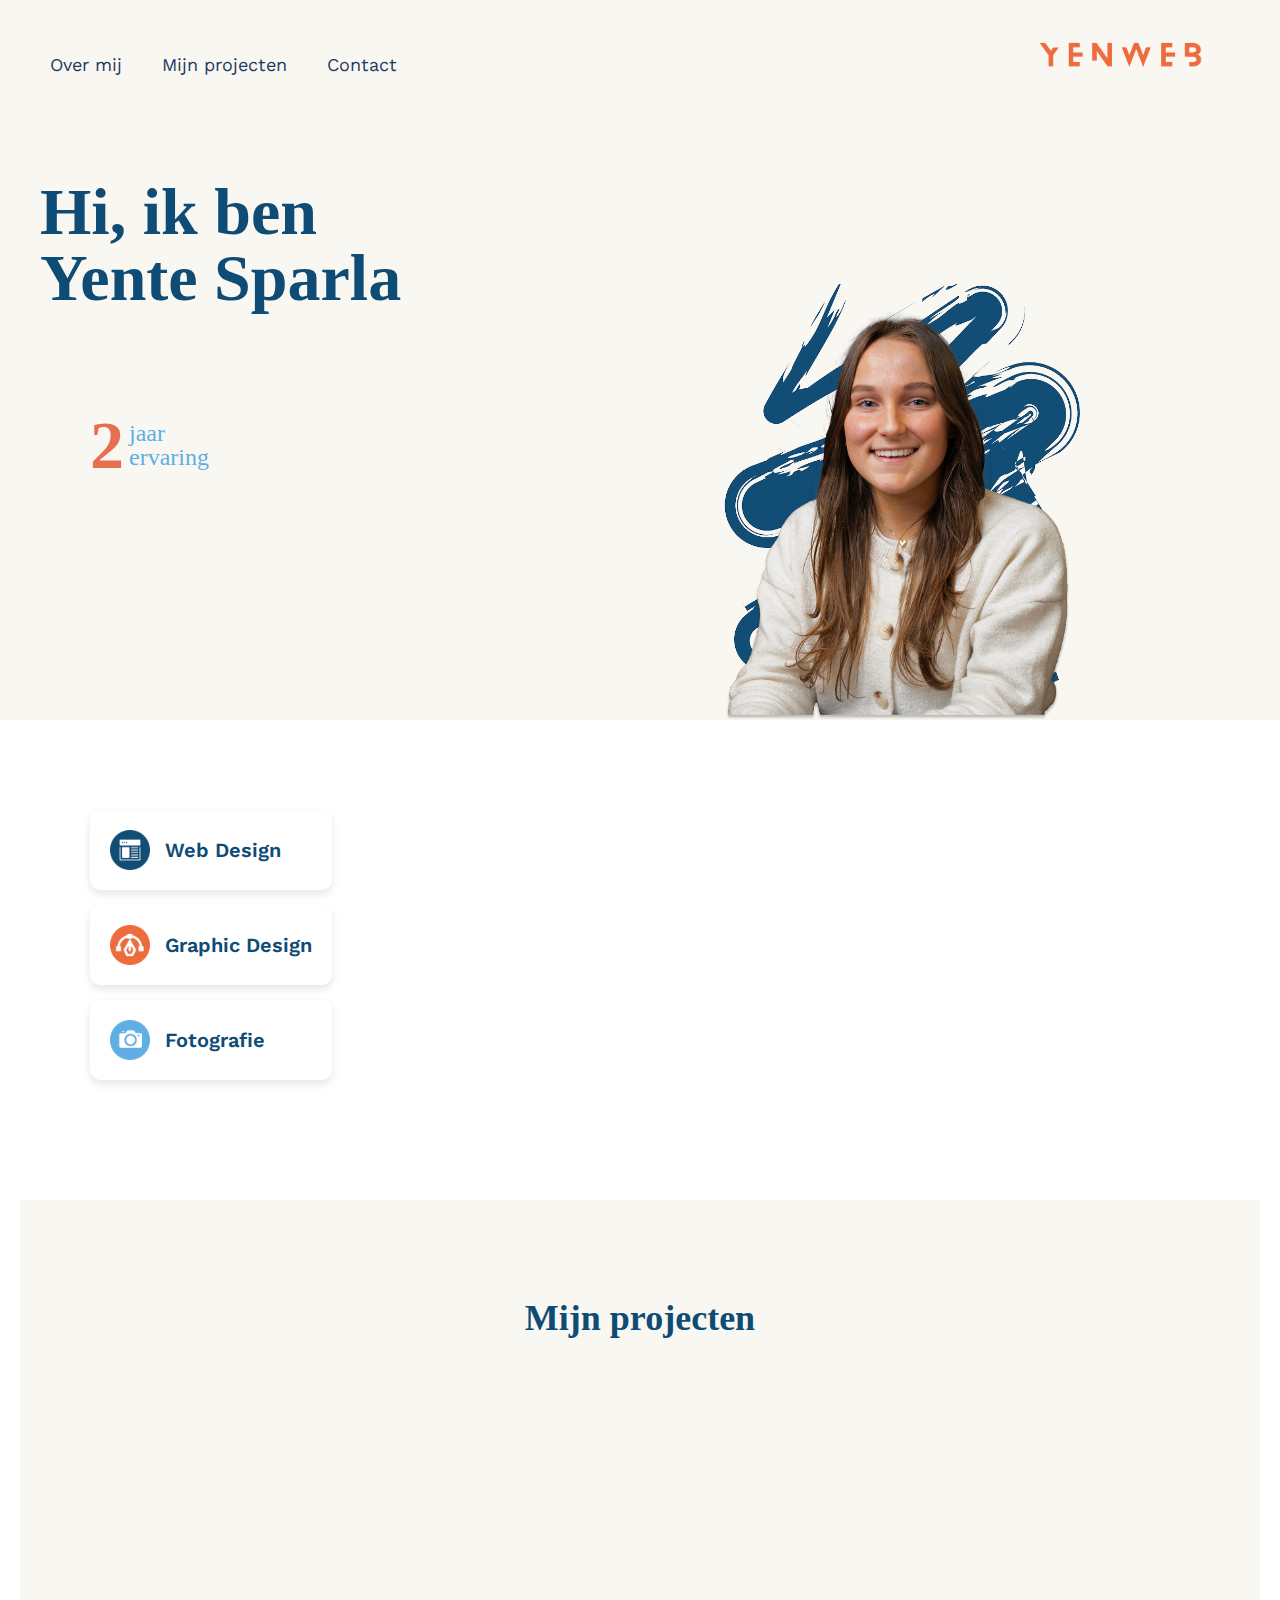
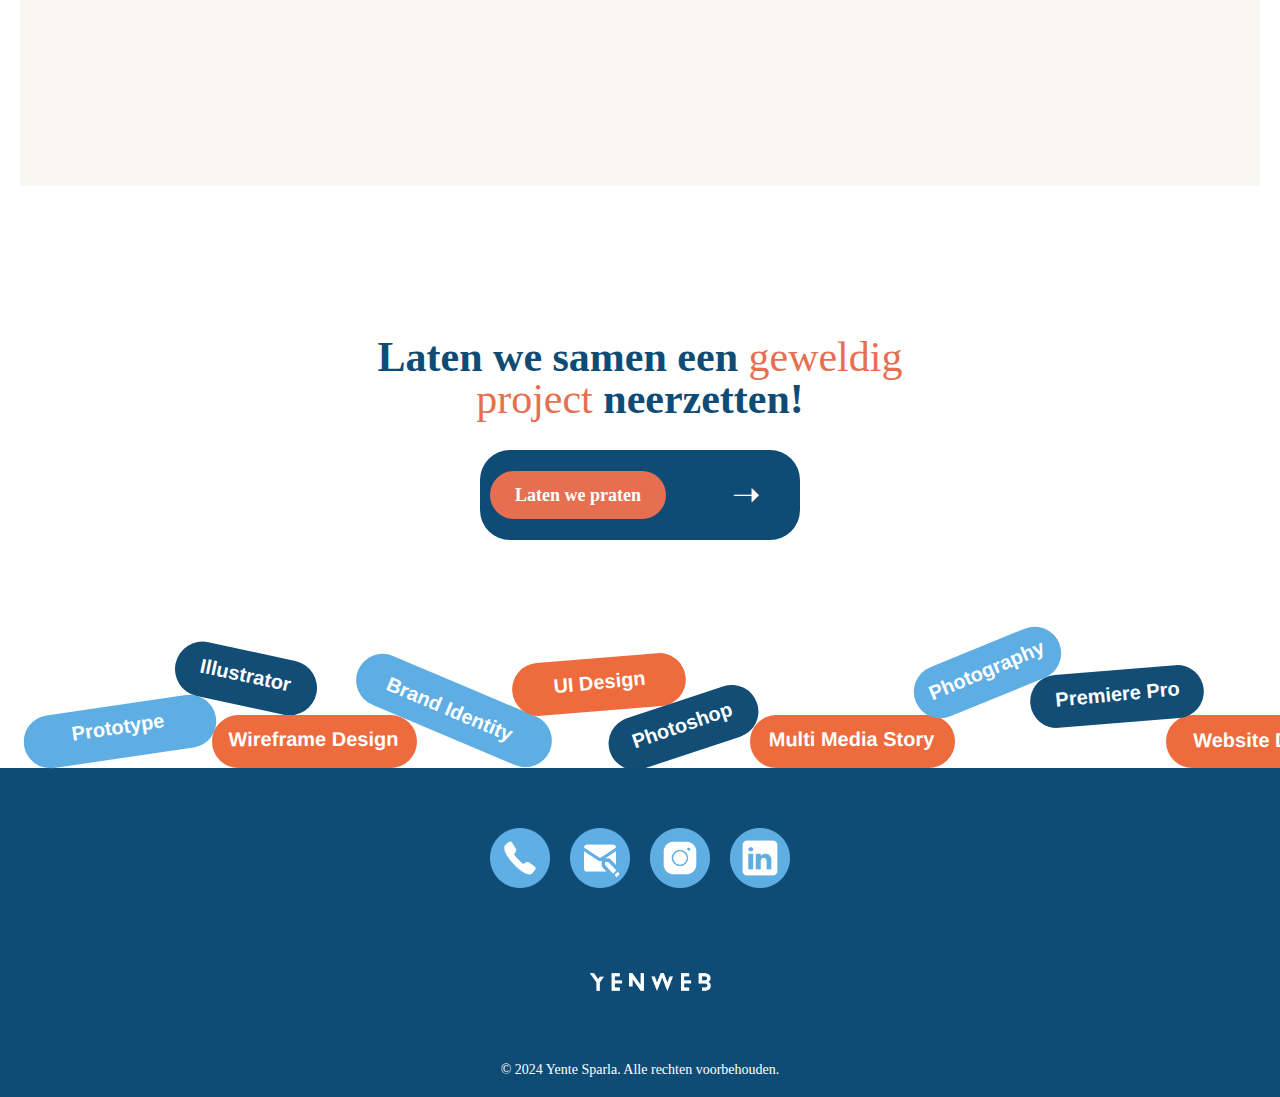
==== commit c6623fc8: "Add files via upload" ====
--- a/index.html
+++ b/index.html
@@ -4,556 +4,141 @@
 <head>
     <meta charset="UTF-8">
     <meta name="viewport" content="width=device-width, initial-scale=1.0">
-    <title>Yente Sparla Portfolio</title>
-    <link rel="stylesheet" href="https://cdn.jsdelivr.net/npm/flatpickr/dist/flatpickr.min.css">
-    <link rel="stylesheet" href="https://cdnjs.cloudflare.com/ajax/libs/font-awesome/6.0.0-beta3/css/all.min.css">
-
+    <title>Portfolio</title>
     <link rel="stylesheet" href="css/reset.css">
     <link rel="stylesheet" href="css/style.css">
+    <script src="js/script.js"></script>
 </head>
 
 <body>
     <header>
-        <!-- Navigatie -->
-        <nav class="lettertype1" id="flexnav">
-            <input type="checkbox" id="menu-toggle" class="menu-toggle">
-            <label for="menu-toggle" class="menu-icon">&#9776;</label>
-            <img id="logoheader" src="assets/logoPortfolio.png" alt="Logo">
-            <ul>
-                <li><a href="index.html">Home</a></li>
-                <li><a href="#blok1">Portfolio</a></li>
-                <li><a href="#footer">Contact</a></li>
-                <li><a href="index.html">About me</a></li>
-            </ul>
-            <div id="toggle-theme" class="toggle-theme" onclick="toggleTheme()">
-                <div class="toggle-icon">
-                    <i class="fas fa-sun"></i>
-                    <i class="fas fa-moon"></i>
+        <div class="container">
+            <nav>
+                <a href="index.html#over-mij">Over mij</a>
+                <div class="dropdown">
+                    <a href="index.html#mijn-projecten">Mijn projecten</a>
+                    <div class="dropdown-content">
+                        <a href="graphic-design.html">Graphic Design</a>
+                        <a href="fotografie.html">Fotografie</a>
+                        <a href="web-design.html">Web Design</a>
+                    </div>
                 </div>
+                <a href="index.html#contact">Contact</a>
+            </nav>
+            <a href="index.html">
+                <img id="logo" src="assets/logo.png" alt="Logo">
+            </a>
+        </div>
+
+        <div class="header-content container">
+            <div class="header-text">
+                <h1>Hi, ik ben<br> Yente Sparla</h1>
+                <p class="experience">
+                    <span class="number">2</span>
+                    <span class="text">jaar ervaring</span>
+                </p>
             </div>
-        </nav>
-
-        <!-- Introductie -->
-        <div class="introduction">
-            <div class="photo-container">
-                <img id="profielfoto" src="assets/profielfoto.jpg" alt="Yente Sparla">
-                <div class="explore-button">
-                    <button>EXPLORE</button>
-                </div>
-            </div>
-            <div class="intro-text">
-                <h1 class="titels lettertype3">Hi, ik ben Yente Sparla</h1>
-                <p id="tekst-intro" class="lettertype1">Hallo! Ik ben Yente, een 20-jarige Communicatie en Multimedia
-                    Design student uit Maastricht. Met een passie voor creatief ontwerpen en een scherp oog voor detail,
-                    streef ik ernaar om unieke en impactvolle ontwerpen te creëren. Mijn studies en projecten hebben me
-                    een breed scala aan vaardigheden opgeleverd, van grafisch ontwerp tot webontwikkeling. Neem een
-                    kijkje in mijn portfolio en ontdek hoe ik ideeën tot leven breng!</p>
+            <div class="profile-image">
+                <div class="abstract-bg"></div>
+                <img src="assets/profielfoto.png" alt="Yente Sparla">
             </div>
         </div>
     </header>
 
     <main>
-        <div class="content-container">
-            <h5 class="projects lettertype2">
-                <span id="typed-text" class="lettertype2"></span>
-            </h5>
-            <img id="vorm2" src="assets/vorm2.png" alt="Image">
+        <div id="over-mij" class="about-section">
+            <div class="skills1">
+                <div class="skill-card">
+                    <img src="assets/webdesign.png" alt="Web Design">
+                    <span>Web Design</span>
+                </div>
+                <div class="skill-card">
+                    <img src="assets/graphicdesign.png" alt="Graphic Design">
+                    <span>Graphic Design</span>
+                </div>
+                <div class="skill-card">
+                    <img src="assets/fotografie.png" alt="Fotografie">
+                    <span>Fotografie</span>
+                </div>
+            </div>
+            <div class="about-text">
+                <h2 id="titel-aboutme">Wie ben ik?</h2>
+                <p class="aboutme-style">Hallo! Ik ben Yente, een 21-jarige Communicatie en Multimedia Design student
+                    uit Maastricht. Met een passie voor creatief ontwerpen en een scherp oog voor detail, streef ik
+                    ernaar om unieke en impactvolle ontwerpen te creëren. Mijn studies en projecten hebben me een breed
+                    scala aan vaardigheden opgeleverd, van grafisch ontwerp tot webontwikkeling. Neem een kijkje in mijn
+                    portfolio en ontdek hoe ik ideeën tot leven breng!</p>
+            </div>
         </div>
-
-
-        <!-- Blokken -->
-        <nav class="navigation lettertype2">
-            <a href="#blok1" class="nav-link">Blok 1</a>
-            <a href="#blok2" class="nav-link">Blok 2</a>
-            <a href="#blok3" class="nav-link">Blok 3</a>
-            <a href="#blok4" class="nav-link">Blok 4</a>
-        </nav>
-
-        <div class="background">
-            <section id="blok1" class="blok">
-                <h2 class="lettertype2 titelBlok">Blok 1 – The Design Papers</h2>
-
-                <div class="content">
-                    <div class="text-content">
-                        <h3 class="lettertype3 titelKopjes">Mijn fotografie projecten</h3>
-                        <p class="lettertype1 description">Tijdens mijn studie Communicatie en Multimedia Design heb ik
-                            diverse onderwerpen vastgelegd: van de kracht van sporters en de creativiteit van
-                            kunstenaars tot de passie van ondernemers. Elk beeld vertelt een uniek verhaal en toont mijn
-                            vermogen om emoties en momenten vast te leggen. Bekijk mijn fotogalerij en ontdek de wereld
-                            door mijn lens.</p>
-                        <button id="btnFotografie" class="lettertype2">Bekijk het hele item</button>
-                    </div>
-                    <img src="assets/fotografie2.jpg" alt="Online Magazine" class="image-left">
-                </div>
-
-                <div class="content">
-                    <img src="assets/mockupLaptop1.png" alt="Online Magazine" class="image-left">
-                    <div class="text-content">
-                        <h3 class="lettertype3 titelKopjes">Het online magazine</h3>
-                        <p class="lettertype1 description">Stap binnen in de wereld van inspiratie en ontdekking met
-                            "The Design Papers". Ons online platform brengt boeiende verhalen, diepgaande interviews en
-                            fascinerende artikelen over een breed scala aan onderwerpen, van kunst en cultuur tot
-                            technologie en lifestyle.</p>
-                        <button id="btnMagazine" class="lettertype2">Bekijk het hele item</button>
-                    </div>
-                </div>
-            </section>
+        <div id="mijn-projecten" class="project-section">
+            <h2>Mijn projecten</h2>
+            <div class="projects">
+                <a href="graphic-design.html" class="project-card graphic-design">Graphic Design</a>
+                <a href="fotografie.html" class="project-card fotografie">Fotografie</a>
+                <a href="web-design.html" class="project-card web-design">Web Design</a>
+            </div>
         </div>
-
-        <div class="background">
-            <section id="blok2" class="blok">
-                <h2 class="lettertype2 titelBlok">Blok 2 – De leescampagne</h2>
-
-                <div class="content">
-                    <div class="text-content">
-                        <h3 class="lettertype3 titelKopjes">De leescampagne</h3>
-                        <p class="lettertype1 description">Duik in een wereld van verbeelding en avontuur met onze
-                            lees-app, speciaal ontworpen om kinderen te inspireren en aan te moedigen om meer te lezen.
-                            Met een uitgebreide bibliotheek van boeiende verhalen, interactieve functies en
-                            beloningsystemen, is onze app de perfecte metgezel voor jonge lezers.</p>
-                        <button id="btnLeescampagne" class="lettertype2">Bekijk het hele item</button>
-                    </div>
-                    <img src="assets/mockupTelefoon app1.png" alt="Blurb app - dark mode" class="image-left">
-                </div>
-
-                <div class="content">
-                    <img src="assets/mockupPosters.png" alt="Posters Blurb" class="image-left">
-                    <div class="text-content">
-                        <h3 class="lettertype3 titelKopjes">Posters en flyers voor de leescampagne</h3>
-                        <p class="lettertype1 description">Ontdek de kracht van lezen en word onderdeel van onze
-                            leescampagne! We hebben kleurrijke flyers en posters gemaakt om je uit te nodigen voor een
-                            avontuurlijke reis door de wereld van verhalen.</p>
-                        <button id="btnPosters" class="lettertype2">Bekijk het hele item</button>
-                    </div>
-                </div>
-            </section>
-        </div>
-
-        <div class="background">
-            <section id="blok3" class="blok">
-                <h2 class="lettertype2 titelBlok">Blok 3 - Gen-art</h2>
-
-                <div class="content">
-                    <div class="text-content">
-                        <h3 class="lettertype3 titelKopjes">Generatieve kunst</h3>
-                        <p class="lettertype1 description">Stap binnen in een opwindend avontuur waar verleden, heden en
-                            toekomst samenkomen: het DJ GOGO Project over tijdreizen door generatieve kunst. In deze
-                            unieke creatieve reis verkennen we de grenzen van de tijd en verbeelden we de rijke
-                            geschiedenis van muziek door middel van innovatieve technologieën en artistieke expressie.
-                        </p>
-                        <button id="btnGenArt" class="lettertype2">Bekijk het hele item</button>
-                    </div>
-                    <img src="assets/genart.png" alt="Generative Art" class="image-left">
-                </div>
-
-                <div class="content">
-                    <img src="assets/albumCover_Yente.jpg" alt="Album Cover" class="image-left">
-                    <div class="text-content">
-                        <h3 class="lettertype3 titelKopjes">Een album cover</h3>
-                        <p class="lettertype1 description">Betreed een universum doordrenkt met de warme gloed van rood,
-                            waar tijdreizen de essentie van het bestaan vormt. DJ GOGO's nieuwste albumcover is
-                            doordrenkt met de kracht van deze enkele kleur, die de diepte van het verleden, het heden en
-                            de toekomst weerspiegelt.</p>
-                        <button id="btnAlbumCover" class="lettertype2">Bekijk het hele item</button>
-                    </div>
-                </div>
-            </section>
-        </div>
-
-        <div class="background">
-            <section id="blok4" class="blok">
-                <h2 class="lettertype2 titelBlok">Blok 4 - Kunst met code</h2>
-
-                <div class="content">
-                    <div class="text-content">
-                        <h3 class="lettertype3 titelKopjes">De workshop</h3>
-                        <p class="lettertype1 description">Stap binnen in een opwindend avontuur waar verleden, heden en
-                            toekomst samenkomen: het DJ GOGO Project over tijdreizen door generatieve kunst. In deze
-                            unieke creatieve reis verkennen we de grenzen van de tijd en verbeelden we de rijke
-                            geschiedenis van muziek door middel van innovatieve technologieën en artistieke expressie.
-                        </p>
-                        <button id="btnWorkshop" class="lettertype2">Bekijk het hele item</button>
-                    </div>
-                    <img src="assets/werkboekjes1.png" alt="Coodle werkboekjes" class="image-left">
-
-
-
-                </div>
-
-                <div class="content">
-                    <img src="assets/coodle.png" alt="Coodle" class="image-left">
-                    <div class="text-content">
-                        <h3 class="lettertype3 titelKopjes">Coodle</h3>
-                        <p class="lettertype1 description">Coodle is een project dat kinderen leert coderen via leuke en
-                            interactieve workshops. Onlangs werkten we rond het thema "jouw favoriete vakantieland". De
-                            kinderen programmeerden hun favoriete bestemmingen, waarmee ze zowel hun technische als
-                            creatieve vaardigheden lieten zien. Coodle inspireert jongeren om de digitale wereld te
-                            verkennen.</p>
-                        <button id="btnCoodle" class="lettertype2">Bekijk het hele item</button>
-                    </div>
-                </div>
-            </section>
-        </div>
-
-
-        <div class="skills-banner lettertype1">
-            <div class="skills-text">
-                <h2>Mijn vaardigheden zijn van een ander niveau.</h2>
-            </div>
-            <div class="skills-tags">
-                <span class="skill-tag">Design</span>
-                <span class="skill-tag">Coding</span>
-                <span class="skill-tag">Research</span>
-                <span class="skill-tag">Video</span>
-                <span class="skill-tag">Photography</span>
-                <span class="skill-tag">Good teamwork</span>
-                <span class="skill-tag">Social</span>
+        <div id="contact" class="cta-section">
+            <h2>Laten we samen een <span id="styleGP">geweldig project</span> neerzetten!</h2>
+            <div class="cta-container">
+                <div class="cta-button">Laten we praten</div>
+                <div class="cta-arrow">➝</div>
             </div>
         </div>
 
-
-        <div class="stats-container lettertype1">
-            <div class="stat-card">
-                <h4>1+</h4>
-                <p>years experience</p>
-            </div>
-            <div class="stat-card">
-                <h4>2</h4>
-                <p>happy customers so far</p>
-            </div>
-            <div class="stat-card">
-                <h4>+95%</< /h4>
-                    <p>Customer satisfaction</p>
-            </div>
-            <div class="stat-arrow">
-                <span>&#8594;</span>
-            </div>
-        </div>
-
-        <section class="testimonials">
-            <h2 class="lettertype2 titelScale">Wat vinden de klanten van mij</h2>
-            <div class="testimonial testimonial-item">
-                <div class="line top-line"></div>
-                <p class="lettertype1">"Lorem ipsum dolor sit amet. Ab galisum distinctio ut reiciendis sapiente in ipsa consectetur ea incidunt corrupti ab molestiae saepe nam rerum harum qui illo ratione. A voluptas velit est rerum tempora eos eius harum eos cupiditate quia non modi omnis quo beatae nihil hic nulla esse. Quo nulla vero qui veniam vitae aut eligendi velit aut obcaecati internos id doloremque unde. Aut aspernatur eaque aut asperiores nihil cum nihil odit et soluta pariatur."</p>
-                <h7 class="lettertype1 titelRecentie">- Mevrouw De Vries, Marketing Manager</h7>
-                <div class="line bottom-line"></div>
-            </div>
-            <div class="testimonial testimonial-item">
-                <div class="line top-line"></div>
-                <p class="lettertype1">"Ad tempore esse ut consequatur dolorem ut sapiente iste a quaerat facilis ut deleniti molestiae aut reiciendis sint At autem veniam. Sit necessitatibus commodi in corporis natus in incidunt odio eum nulla voluptatibus ut fuga deserunt qui quisquam autem ut laborum dolorem. Eum ipsa rerum qui enim atque ea dolorum eligendi sed consectetur magnam quo perferendis itaque et voluptatem doloribus hic odio suscipit?
-                    "</p>
-                <h7 class="lettertype1 titelRecentie">- Meneer Janssen, Evenementen Coördinator</h7>
-                <div class="line bottom-line"></div>
-            </div>
-            <div class="testimonial testimonial-item">
-                <div class="line top-line"></div>
-                <p class="lettertype1">"Ea quasi magni qui sint omnis id minima voluptas qui galisum pariatur. Id harum saepe et pariatur vero eum aliquam dolor et vero error et nihil fugit. Et modi sint nam voluptatem exercitationem ea assumenda consequatur. Sit eaque quos sit aliquid internos qui quia ipsum et odio suscipit vel dolore maiores sit ullam libero ea dolore sapiente.
-                    "</p>
-                <h7 class="lettertype1 titelRecentie">- Mevrouw Bakker, CEO</h7>
-                <div class="line bottom-line"></div>
-            </div>
-        </section>
-
-
-
-        <div class="page-container">
-            <div class="video-section">
-                <h2 class="lettertype2 titelAVD">Mijn AVD video's</h2>
-                <div class="video-player">
-                    <video id="video-player" width="640" height="360" controls>
-                        <source id="video-source" type="video/mp4">
-                    </video>
-                    <div class="video-controls">
-                        <button class="colorButton" id="play-pause-button" class="control-button"><i
-                                class="fas fa-play"></i></button>
-                        <button class="colorButton" id="fast-forward-button" class="control-button"><i
-                                class="fas fa-forward"></i></button>
-                        <button class="colorButton" id="next-button" class="control-button">&#9655;&#9655;</button>
-                    </div>
+        <div class="skills">
+            <div class="overlap">
+                <div class="overlap-group">
+                    <div class="rectangle"></div>
+                    <div class="div"></div>
+                    <div class="rectangle-2"></div>
+                    <div class="text-wrapper">Prototype</div>
+                    <div class="rectangle-3"></div>
+                    <div class="text-wrapper-2">Wireframe Design</div>
+                    <div class="rectangle-4"></div>
+                    <div class="text-wrapper-3">Multi Media Story</div>
+                    <div class="text-wrapper-4">Illustrator</div>
+                    <div class="rectangle-5"></div>
+                    <div class="text-wrapper-5">UI Design</div>
+                    <div class="text-wrapper-6">Brand Identity</div>
+                    <div class="rectangle-6"></div>
+                    <div class="text-wrapper-7">Photoshop</div>
                 </div>
-                <div class="video-buttons">
-                    <button class="video-button lettertype1"
-                        data-video="https://player.vimeo.com/progressive_redirect/playback/966000183/rendition/1080p/file.mp4?loc=external&signature=96e20ec7d5e8cd325d9be1c828c0b5c50c49fb02d589f63d0189268a630888f3">AVD1
-                        – Toon jezelf</button>
-                    <button class="video-button lettertype1"
-                        data-video="https://player.vimeo.com/progressive_redirect/playback/965996637/rendition/1080p/file.mp4?loc=external&signature=316d9fd07aad3813b9df4da95facc7b7d7db2e5cf78e67b24ac9f702a9f4c9f5">AVD1
-                        – Reportage</button>
-                    <button class="video-button lettertype1"
-                        data-video="https://player.vimeo.com/progressive_redirect/playback/965995292/rendition/240p/file.mp4?loc=external&signature=86e8a10594d342795cda3a51308d7e47c62489ac1e28d67fb27f9a7a7d17a3db">AVD1
-                        – Ik film</button>
-                    <button class="video-button lettertype1"
-                        data-video="https://player.vimeo.com/progressive_redirect/playback/965993934/rendition/1080p/file.mp4?loc=external&signature=09ba780175730cd6cf240c56ff13a73f7b9417b219f45e8d96aee764f020a810">AVD1
-                        – Fictie scene</button>
-                    <button class="video-button lettertype1"
-                        data-video="https://player.vimeo.com/progressive_redirect/playback/968648510/rendition/1080p/file.mp4?loc=external&signature=41db907e9776aadac7b765ae6a0e2bd5a64a46dd26006a06b9271214cee43504">AVD1
-                        – Eindopdracht</button>
+                <div class="overlap-group-2">
+                    <div class="rectangle-7"></div>
+                    <div class="text-wrapper-8">Website Design</div>
+                    <div class="rectangle-8"></div>
+                    <div class="text-wrapper-9">Premiere Pro</div>
+                    <div class="rectangle-9"></div>
+                    <div class="text-wrapper-10">Photography</div>
                 </div>
             </div>
         </div>
-
-        <h5 class="lettertype2 titelSamenwerken">
-            <span id="typed-text-samenwerken"></span>
-        </h5>
-        <img id="vormLaatste" src="assets/vorm2.png" alt="Image">
-
-
-
-
-        <!-- BLOK 1 -->
-        <!-- Modal voor "Mijn fotografie projecten" -->
-        <div id="modal-fotografie" class="modal">
-            <div class="modal-content">
-                <span class="close close-fotografie">&times;</span>
-                <h2 class="lettertype2 titelDetail">Mijn fotografie projecten</h2>
-                <p class="lettertype1 beschrijvingDetail">Tijdens mijn studie Communicatie en Multimedia Design heb ik
-                    diverse onderwerpen vastgelegd: van de kracht van sporters en de creativiteit van kunstenaars tot de
-                    passie van ondernemers. Elk beeld vertelt een uniek verhaal en toont mijn vermogen om emoties en
-                    momenten vast te leggen. Bekijk mijn fotogalerij en ontdek de wereld door mijn lens.</p>
-                <p class="lettertype1 beschrijvingDetail">Dit was mijn eerste keer dat ik serieus aan de slag ging met
-                    fotografie, en het was een leerzame en inspirerende ervaring. Gedurende de cursus kregen we
-                    verschillende opdrachten die ons uitdaagden om onze technische en creatieve vaardigheden te
-                    ontwikkelen.</p>
-                <p class="lettertype1 beschrijvingDetail">Mijn eerste opdracht richtte zich op het vastleggen van
-                    beweging, wat mijn timing en precisie in fotografie verbeterde. De daaropvolgende opdracht over
-                    scherpte leerde me het belang van scherptediepte en aandacht voor detail.</p>
-                <p class="lettertype1 beschrijvingDetail">Geïnspireerd door de Nederlandse fotograaf Huberto Tan,
-                    verdiepte ik me in licht en compositie en experimenteerde ik met verschillende stijlen en
-                    technieken. De reflectie-opdracht daagde me uit om creatief gebruik te maken van licht en schaduwen,
-                    waardoor ik op een andere manier naar mijn omgeving leerde kijken. Het maken van foto's voor een
-                    website was een leerzame ervaring, waarbij ik ontdekte hoe belangrijk het is om visueel
-                    aantrekkelijke en functionele foto's te creëren die passen bij de branding.</p>
-                <p class="lettertype1 beschrijvingDetail">Een van de hoogtepunten was de fotoshoot tijdens de Dutch
-                    Design Week, waar ik innovatieve ontwerpen en de unieke sfeer van het evenement vastlegde. Deze
-                    opdrachten hebben me geholpen mijn vaardigheden te ontwikkelen en de kracht van fotografie als
-                    medium te ontdekken. Mijn fotogalerij biedt een inkijkje in mijn leerproces en creatieve groei. </p>
-                <div class="foto-galerij">
-                    <img src="assets/fotografie1.jpg" alt="Fotografie project 1">
-                    <img src="assets/fotografie2.jpg" alt="Fotografie project 2">
-                    <img src="assets/fotografie3.JPG" alt="Fotografie project 3">
-                    <img src="assets/fotografie4.JPG" alt="Fotografie project 4">
-                    <img src="assets/fotografie5.jpg" alt="Fotografie project 5">
-                    <img src="assets/fotografie6.jpg" alt="Fotografie project 6">
-                    <img src="assets/fotografie7.jpg" alt="Fotografie project 7">
-                    <img src="assets/fotografie8.jpg" alt="Fotografie project 8">
-                    <img src="assets/fotografie9.jpg" alt="Fotografie project 9">
-                </div>
-            </div>
-        </div>
-
-        <!-- Modal voor "Het online magazine" -->
-        <div id="modal-magazine" class="modal">
-            <div class="modal-content">
-                <span class="close close-magazine">&times;</span>
-                <h2 class="lettertype2 titelDetail">Het online magazine</h2>
-                <p class="lettertype1 beschrijvingDetail">Stap binnen in de wereld van inspiratie en ontdekking met "The
-                    Design Papers". Ons online platform brengt boeiende verhalen, diepgaande interviews en fascinerende
-                    artikelen over een breed scala aan onderwerpen, van kunst en cultuur tot technologie en lifestyle.
-                </p>
-                <p class="lettertype1 beschrijvingDetail">Tijdens dit project hebben we verschillende fasen doorlopen,
-                    van het opzetten van de website tot het creëren van content en het beheren van sociale media
-                    campagnes. We hebben samengewerkt met diverse experts op het gebied van kunst en cultuur, wat leidde
-                    tot een rijke en gevarieerde inhoud.</p>
-                <p class="lettertype1 beschrijvingDetail">Het was een geweldige ervaring om deel uit te maken van een
-                    team dat zich richt op het delen van inspirerende en educatieve verhalen. Het platform biedt een
-                    diepgaande blik op verschillende aspecten van design en lifestyle, en heeft tot doel een gemeenschap
-                    van creatieve denkers en doeners te inspireren.</p>
-                <div class="foto-galerij">
-                    <img src="assets/mockupLaptop1.png" alt="Magazine project 1">
-                    <img src="assets/mockupLaptop2.jpg" alt="Magazine project 2">
-                </div>
-            </div>
-        </div>
-
-
-
-        <!-- BLOK 2 -->
-        <!-- Modal voor "De leescampagne" -->
-        <div id="modal-leescampagne" class="modal">
-            <div class="modal-content">
-                <span class="close close-leescampagne">&times;</span>
-                <h2 class="lettertype2 titelDetail">De leescampagne</h2>
-                <p class="lettertype1 beschrijvingDetail">Nederlandse jongeren lezen steeds minder vaak en met minder
-                    plezier. Bijna de helft van de Nederlandse 15-jarigen vindt lezen een tijdsverspilling en leest 60%
-                    alleen als het echt moet. Het gevolg is dat hun leesvaardigheid achteruitgaat: maar liefst 18% van
-                    de 15-jarigen dreigt met een te laag taalniveau van school te komen. </p>
-                <p class="lettertype1 beschrijvingDetail">Cubiss ondersteunt organisaties die zich bezighouden met
-                    vraagstukken rondom lezen, leren en informeren, zoals het onderwijs, organisaties in het sociaal
-                    domein en bibliotheken. Door middel van onderzoek, scholing, evenementen, producten en publicaties
-                    helpen ze hun opdrachtgevers verder. </p>
-                <p class="lettertype1 beschrijvingDetail">Cubiss wil een campagne laten ontwikkelen gericht op jongeren
-                    van 12 tot 18 jaar, om hen te inspireren en motiveren om het lezen te (her)ontdekken. Aansluiten op
-                    hun belevingswereld is daarbij een must. Om de klus te klaren worden diverse multimediabureaus
-                    benaderd. </p>
-                <p class="lettertype1 beschrijvingDetail">Samen met Bas en Tim heb ik 'Blurb' bedacht. Blurb is een
-                    innovatieve lees-app die lijkt op TikTok, speciaal ontworpen om jongeren te inspireren en aan te
-                    moedigen om meer te lezen. Met een uitgebreide bibliotheek van boeiende verhalen, interactieve
-                    functies en beloningssystemen, is Blurb de perfecte metgezel voor jonge lezers. </p>
-                <p class="lettertype1 beschrijvingDetail">Onze opdracht omvat het ontwikkelen van een huisstijl,
-                    verschillende communicatiemiddelen en een ondersteunend digitaal platform dat jongeren tijdens en na
-                    de campagne motiveert en inspireert om met meer plezier te blijven lezen. Met Blurb hopen we
-                    jongeren te inspireren om lezen weer leuk en relevant te maken in hun dagelijks leven. </p>
-                <div class="foto-galerij">
-                    <img src="assets/mockupTelefoon app1.png" alt="Leescampagne project 1">
-                    <img src="assets/mockupTelefoon app2.png" alt="Leescampagne project 2">
-
-                </div>
-            </div>
-        </div>
-
-        <!-- Modal voor "Posters en flyers voor de leescampagne" -->
-        <div id="modal-posters" class="modal">
-            <div class="modal-content">
-                <span class="close close-posters">&times;</span>
-                <h2 class="lettertype2 titelDetail">Posters en flyers voor de leescampagne</h2>
-                <p class="lettertype1 beschrijvingDetail">Voor onze leescampagne hebben we kleurrijke flyers en posters
-                    ontworpen om de kracht van lezen te benadrukken. Deze visuele materialen zijn gemaakt om jongeren te
-                    inspireren en uit te nodigen voor een avontuurlijke reis door de wereld van verhalen. Met levendige
-                    afbeeldingen en pakkende teksten hopen we hun interesse te wekken en hen te motiveren om met meer
-                    plezier te gaan lezen. </p>
-                <div class="foto-galerij">
-                    <img src="assets/mockupPosters.png" alt="Poster project 1">
-                    <img src="assets/mockupPoster1.png" alt="Poster project 2">
-                    <img src="assets/mockuPoster2.png" alt="Poster project 3">
-                    <img src="assets/mockupInsta.jpg" alt="Instagram post">
-                </div>
-            </div>
-        </div>
-
-
-
-
-        <!-- BLOK 3 -->
-        <!-- Modal voor "Generatieve kunst" -->
-        <div id="modal-genart" class="modal">
-            <div class="modal-content">
-                <span class="close close-genart">&times;</span>
-                <h2 class="lettertype2 titelDetail">Generatieve kunst</h2>
-                <p class="lettertype1 beschrijvingDetail">Onze opdrachtgevers dit blok waren het lectoraat Technology
-                    Driven Art en het Conservatorium Maastricht. Wij maakten interactieve muziekvisualisaties voor drie
-                    verschillende live bands, met als hoogtepunt een live performance in de week van 22 april. Tijdens
-                    dit optreden VJ-den we met het systeem dat we gedurende het blok hadden ontworpen. </p>
-                <p class="lettertype1 beschrijvingDetail">Generatieve kunst stond centraal in ons ontwerpprincipe. Deze
-                    kunstvorm kenmerkt zich door vormen en kleuren die niet op voorhand vaststaan, maar ontstaan door
-                    toeval of externe input, zoals live muziek. Om de visuals niet willekeurig te laten bewegen,
-                    ontwierpen we een systeem van regels en begrenzingen. Dit zorgde ervoor dat onze ontwerpen dynamisch
-                    en contextueel aanpasbaar waren, waardoor ze als het ware "leefden". </p>
-                <p class="lettertype1 beschrijvingDetail">Mijn specifieke project was GOGO, met als thema tijdreizen. Ik
-                    verkende de grenzen van tijd en verbeeldde de rijke geschiedenis van muziek door middel van
-                    innovatieve technologieën en artistieke expressie. </p>
-                <div class="foto-galerij">
-                    <img src="assets/genart.png" alt="Generative Art Project 1">
-                    <img src="assets/genart2.png" alt="Generative Art Project 2">
-                    <img src="assets/genart3.png" alt="Generative Art Project 3">
-                    <img src="assets/genart4.jpg" alt="Generative Art Project 4">
-                    <img src="assets/genart5.jpg" alt="Generative Art Project 5">
-
-                </div>
-            </div>
-        </div>
-
-        <!-- Modal voor "Een album cover" -->
-        <div id="modal-albumcover" class="modal">
-            <div class="modal-content">
-                <span class="close close-albumcover">&times;</span>
-                <h2 class="lettertype2 titelDetail">Een album cover</h2>
-                <p class="lettertype1 beschrijvingDetail">Betreed een universum doordrenkt met de warme gloed van rood,
-                    waar tijdreizen de essentie van het bestaan vormt. DJ GOGO's nieuwste albumcover is doordrenkt met
-                    de kracht van deze enkele kleur, die de diepte van het verleden, het heden en de toekomst
-                    weerspiegelt.</p>
-                <div class="foto-galerij">
-                    <img src="assets/albumCover_Yente.jpg" alt="Album Cover Project 1">
-                </div>
-            </div>
-        </div>
-
-
-
-        <!-- BLOK 4 -->
-        <!-- Modal voor Workshop -->
-        <div id="modal-workshop" class="modal">
-            <div class="modal-content">
-                <span class="close close-workshop">&times;</span>
-                <h2 class="lettertype2 titelDetail">De workshop</h2>
-                <p class="lettertype1 beschrijvingDetail">In Blok 1.4 gaan we ons verdiepen in de relevante rol van
-                    coderen in de hedendaagse wereld. Het onderzoek richt zich op verschillende aspecten van code, zoals
-                    het nut van coderen en de relatie tussen kunst en technologie. Deze kennis wordt vervolgens
-                    toegepast in een interactieve workshop voor leerlingen van diverse scholen. </p>
-                <p class="lettertype1 beschrijvingDetail">In de creatieve les ‘Kunst met Code’ gaan we aan de slag met
-                    leerlingen van verschillende scholen. Het doel is om hen kennis te laten maken met coderen en hun
-                    creatieve ideeën te vertalen naar digitale kunstwerken. Dit doen we met behulp van de visuele
-                    programmeertaal P5. De leerlingen leren niet alleen de basisprincipes van programmeren, maar ook hoe
-                    ze hun analoge tekeningen en ideeën omzetten naar gecodeerde kunstwerken. Het eindresultaat is een
-                    uniek digitaal kunstwerk van elke leerling. </p>
-                <p class="lettertype1 beschrijvingDetail">De workshops prikkelen het logisch denkvermogen, de
-                    creativiteit en veerkracht van de leerlingen. Ze leren systematisch en gestructureerd denken, ook
-                    wel bekend als computational thinking, en ontwikkelen belangrijke digitale vaardigheden. </p>
-                <div class="foto-galerij">
-                    <img src="assets/werkboekjes1.png" alt="Werkboekje 1">
-                    <img src="assets/werkboekjes2.png" alt="Coodle werkboekjes" class="image-left">
-                    <img src="assets/werkboekjes3.png" alt="Coodle werkboekjes" class="image-left">
-                    <img src="assets/workshop.png" alt="Workshop" class="image-left">
-                    <img src="assets/workshop1.png" alt="Workshop" class="image-left">
-                </div>
-            </div>
-        </div>
-
-        <!-- Modal voor Coodle -->
-        <div id="modal-coodle" class="modal">
-            <div class="modal-content">
-                <span class="close close-coodle">&times;</span>
-                <h2 class="lettertype2 titelDetail">Coodle</h2>
-                <p class="lettertype1 beschrijvingDetail">Coodle is een innovatief project dat kinderen inspireert om de
-                    wereld van coderen te ontdekken. Met Coodle kunnen kinderen eenvoudig de visuele programmeertaal P5
-                    leren, waarmee ze hun creatieve ideeën kunnen omzetten in digitale kunstwerken. De website biedt
-                    niet alleen educatieve inhoud, maar ook een community-gedeelte waar jonge programmeurs hun projecten
-                    kunnen delen, feedback kunnen krijgen en samenwerken met leeftijdsgenoten. </p>
-                <p class="lettertype1 beschrijvingDetail">Ons doel is om de drempel tot coderen zo laag mogelijk te
-                    maken, zodat kinderen van alle leeftijden en achtergronden de vaardigheden van de toekomst kunnen
-                    ontwikkelen. Door gebruik te maken van speelse elementen en een gebruiksvriendelijke interface,
-                    maakt Coodle coderen niet alleen leerzaam, maar ook leuk en boeiend. Of het nu gaat om het creëren
-                    van een eenvoudig spel, het ontwerpen van een interactieve kunstinstallatie, of het oplossen van
-                    programmeerpuzzels, Coodle biedt de tools en ondersteuning die kinderen nodig hebben om hun digitale
-                    dromen te realiseren. </p>
-                <p class="lettertype1 beschrijvingDetail">
-                    <a href="http://coodle-workshops.nl/workshops.html"
-                        target="_blank">http://coodle-workshops.nl/workshops.html</a>
-                </p>
-                <div class="foto-galerij">
-                    <img src="assets/coodle.png" alt="Coodle 1">
-                    <img id="coodle" src="assets/logoCoodle.gif" alt="Coodle 1">
-                    <img src="assets/websiteCoodle.png" alt="Coodle 1">
-
-
-                </div>
-            </div>
-        </div>
-
     </main>
 
-
-    <!-- Boekingsformulier -->
     <footer>
-        <div class="flexbox3">
-            <div class="contact-section lettertype1">
-                <div class="left-section">
-                    <h6 class="lettertypegroter">Contact me</h6>
-                    <h5 class="lettertype2">Let's grab a coffee</h5>
+        <div class="footer-content">
+            <div class="footer-icons">
+                <div class="tooltip">
+                    <img src="assets/telefoonIcon.png" alt="Telefoon">
+                    <span class="tooltiptext">+32 491 73 46 63</span>
                 </div>
-                <div><img class="logoheader1" src="../assets/logoPortfolio.png" alt="Logo"></div>
-                <div class="contact-section2 lettertype1">
-                    <div class="left-section">
-                        <h6 class="lettertypegroter">yentesparla@hotmail.com</h6>
-                        <h5 class="lettertype2">@yenwebdesigns</h5>
-                    </div>
-                </div>
+                <a href="mailto:yentesparla@hotmail.com">
+                    <img src="assets/mail.png" alt="E-mail">
+                </a>
+                <a href="https://www.instagram.com/yenwebdesigns/" target="_blank">
+                    <img src="assets/instagramIcon.png" alt="Instagram">
+                </a>
+                <a href="https://www.linkedin.com/in/yente-sparla-14b9ba313/?originalSubdomain=be target="_blank">
+                    <img src="assets/linkedinIcon.png" alt="LinkedIn">
+                </a>
             </div>
+            <img id="logoWit" src="assets/logoWit.png" alt="Logo">
+        </div>
+        <div class="footer-bottom">
+            <p>&copy; 2024 Yente Sparla. Alle rechten voorbehouden.</p>
         </div>
     </footer>
-    
-
-    <script src="https://cdn.jsdelivr.net/npm/typed.js@2.0.12"></script>
-
-    <script src="js/script.js"></script>
 </body>
 
 </html>--- a/css/style.css
+++ b/css/style.css
@@ -1,1940 +1,1173 @@
-@import url('https://fonts.googleapis.com/css2?family=ABeeZee:ital@0;1&display=swap');
-@import url('https://fonts.googleapis.com/css2?family=ABeeZee:ital@0;1&family=Montserrat:ital,wght@0,100..900;1,100..900&display=swap');
-@import url('https://fonts.googleapis.com/css2?family=Lilita+One&display=swap');
-
-/* Fonts */
-.lettertype1 {
-    font-family: "ABeeZee", sans-serif;
-}
-
-.lettertype2 {
-    font-family: "Lilita One", sans-serif;
-}
-
-.lettertype3 {
-    font-family: "Montserrat", sans-serif;
-}
+@import url('https://fonts.googleapis.com/css2?family=Allura&family=Anton&family=Bitter:ital,wght@0,100..900;1,100..900&family=Dancing+Script:wght@400..700&family=Great+Vibes&family=IBM+Plex+Mono:ital,wght@0,100;0,200;0,300;0,400;0,500;0,600;0,700;1,100;1,200;1,300;1,400;1,500;1,600;1,700&family=Josefin+Sans:ital,wght@0,100..700;1,100..700&family=Nunito:ital,wght@0,200..1000;1,200..1000&family=Work+Sans:ital,wght@0,100..900;1,100..900&display=swap');
 
 body {
+    font-family: 'Georgia', serif;
     margin: 0;
-    transition: background-color 0.3s, color 0.3s;
-}
-
+    padding: 0;
+    color: #0F4C75;
+}
+
+/* header */
 header {
-    background-color: #EEEEEE;
+    background-color: #F9F7F2;
+    color: #0F4C75;
+    height: 80vh;
+    position: relative; /* Zorg ervoor dat de header de referentie is voor absolute positionering */
+
+}
+
+.container {
+    max-width: 1200px;
+    margin: 0 auto;
     padding: 20px;
-    margin: 0 auto;
-    height: auto;
-    transition: background-color 0.3s;
-
-
-}
-
-/* Navigatie */
-#flexnav {
-    display: flex;
-    justify-content: center;
+    display: flex;
+    justify-content: space-between;
     align-items: center;
+}
+
+nav {
+    display: flex;
+    gap: 20px;
+    color: #0F4C75;
+    font-family: "Work Sans";
+    font-size: 18px;
+    font-style: normal;
+    font-weight: 400;
+    line-height: normal;
+    margin-top: -30px;
+}
+
+nav a {
+    text-decoration: none;
+    color: #1e3a5f;
     position: relative;
-    font-size: 18px;
-
-}
-
-.menu-toggle {
-    display: none; /* Hide the actual checkbox */
-}
-.menu-toggle:checked + .menu-icon + ul {
-    display: flex; /* Show the menu when the checkbox is checked */
-}
-
-.menu-icon {
-    display: none; /* Hide the menu icon by default */
-    font-size: 45px;
-    cursor: pointer;
-    user-select: none;
-    position: absolute;
-    top: 20px;
-    right: 20px;
-    z-index: 1000; /* Ensure it's on top */
-}
-
-.menu-icon:hover {
-    color: #5C9EAC;
-}
-
-nav {
-    position: relative;
-
-}
-
-nav ul {
-    display: flex;
-    list-style: none;
-    align-items: center;
-    justify-content: space-around;
-    z-index: 99;
-    gap: 20px;
-    margin: 0 auto;
-}
-
-nav ul li {
-    padding: 0 20px;
-}
-
-nav ul li a {
-    text-decoration: none;
-    color: black;
+    padding: 5px 10px;
+    transition: color 0.4s ease-in-out, transform 0.4s ease-in-out;
+    display: inline-block;
+}
+
+nav a:hover {
+    color: #e76f51;
+    transform: scale(1.1) rotate(-2deg);
+    text-shadow: 2px 2px 8px rgba(231, 111, 81, 0.3);
+}
+
+.dropdown {
     position: relative;
     display: inline-block;
-    padding: 10px 0;
-    transition: color 0.3s ease;
-}
-
-nav ul li a:hover {
-    color: #5C9EAC;
-}
-
-nav ul li a::before,
-nav ul li a::after {
+}
+
+.dropdown-content {
+    display: none;
+    position: absolute;
+    background-color: white;
+    min-width: 150px;
+    box-shadow: 0px 4px 8px rgba(0, 0, 0, 0.2);
+    z-index: 1;
+    transform: translateY(-10px) scale(0.95);
+    opacity: 0;
+    transition: opacity 0.4s ease-in-out, transform 0.4s ease-in-out;
+    transform-origin: top;
+}
+
+.dropdown-content a {
+    color: #1e3a5f;
+    padding: 10px;
+    display: block;
+    text-decoration: none;
+}
+
+.dropdown-content a:hover {
+    background-color: #e76f51;
+    color: white;
+}
+
+.dropdown:hover .dropdown-content {
+    display: block;
+    opacity: 1;
+    transform: translateY(0) scale(1);
+}
+
+.header-content {
+    display: flex;
+    align-items: center;
+    justify-content: space-between;
+    padding: 20px;
+}
+
+.header-text {
+    max-width: 70%;
+    font-family: "Recoleta";
+    font-weight: 700;
+}
+
+.header-text h1 {
+    font-size: 66px;
+    margin: 0;
+}
+
+.experience {
+    font-size: 24px;
+    font-weight: bold;
+    display: flex;
+    align-items: center;
+    gap: 5px;
+    margin-top: 100px;
+    margin-left: 50px;
+    font-family: "Recoleta";
+    font-weight: 700;
+}
+
+.experience .number {
+    font-size: 68px;
+    font-weight: bold;
+    color: #e76f51;
+}
+
+.experience .text {
+    font-size: 24px;
+    color: #5FAFE4;
+    font-weight: normal;
+    width: 100px;
+}
+
+.experience span {
+    color: #5FAFE4;
+}
+
+.profile-image {
+    position: absolute;
+    bottom: 0;
+    left: 75%;
+    transform: translateX(-50%); /* Centreer de afbeelding horizontaal */
+    display: flex;
+    flex-direction: column;
+    align-items: center;
+
+}
+
+.profile-image img {
+    width: 366px;
+    border-radius: 10px;
+    margin-left: -130px;
+    margin-top: -70px;
+
+}
+
+.abstract-bg {
+    position: absolute;
+    margin-top: -50px;
+    left: -120px;
+    width: 360px;
+    height: 420px;
+    background: url('../assets/achtergrondPF.png') no-repeat center;
+    background-size: cover;
+    z-index: -1;
+}
+
+#logo {
+    width: 200px;
+    flex-shrink: 0;
+    margin-top: 20px;
+}
+
+/* main */
+main {
+    background-color: #FFFFFF;
+    padding: 20px;
+}
+
+/* Over mij */
+.about-section {
+    display: flex;
+    justify-content: space-between;
+    align-items: center;
+    max-width: 1100px;
+    margin: 50px auto;
+    padding: 20px;
+    background: white;
+    border-radius: 10px;
+}
+
+.about-text {
+    max-width: 50%;
+    opacity: 0;
+    transform: translateX(100%);
+    transition: transform 0.8s ease-out, opacity 0.5s ease-out;
+}
+
+.about-text.visible {
+    opacity: 1;
+    transform: translateX(0);
+}
+
+.about-text h2 {
+    font-size: 28px;
+    color: #1e3a5f;
+}
+
+.about-text p {
+    font-size: 16px;
+    line-height: 1.5;
+    color: #333;
+}
+
+/* Skills */
+.skills1 {
+    display: flex;
+    flex-direction: column;
+    gap: 15px;
+    font-family: "Work Sans";
+    font-size: 20px;
+    font-weight: 600;
+}
+
+.skill-card {
+    display: flex;
+    align-items: center;
+    background: white;
+    padding: 20px;
+    border-radius: 10px;
+    box-shadow: 0px 4px 8px rgba(0, 0, 0, 0.1);
+    transition: transform 0.3s ease-in-out;
+}
+
+.skill-card:hover {
+    transform: scale(1.05);
+}
+
+.skill-card img {
+    width: 40px;
+    height: 40px;
+    margin-right: 15px;
+}
+
+.aboutme-style {
+    font-family: "Work Sans";
+    color: #0F4C75;
+    font-weight: 400;
+}
+
+#titel-aboutme {
+    font-family: "Recoleta";
+    font-weight: 700;
+    font-size: 36px;
+    margin-bottom: 20px;
+}
+
+/* Projecten */
+.project-section {
+    padding: 100px;
+    margin: 100px auto;
+    text-align: center;
+    background: #F9F7F2;
+}
+
+.project-section h2 {
+    font-family: "Recoleta";
+    font-weight: 700;
+    font-size: 36px;
+    margin-bottom: 50px;
+}
+
+.projects {
+    display: flex;
+    justify-content: center;
+    gap: 20px;
+    margin-top: 20px;
+}
+
+.project-card {
+    width: 300px;
+    height: 300px;
+    border-radius: 42px;
+    background-size: cover;
+    background-position: center;
+    display: flex;
+    font-size: 45px;
+    font-weight: bold;
+    color: #F9F7F2;
+    text-decoration: none;
+    transition: transform 1.2s ease-out, opacity 0.8s ease-out;
+    font-family: Recoleta;
+    position: relative;
+    overflow: hidden;
+    opacity: 0;
+    transform: translateY(50px);
+}
+
+.project-card:hover {
+    box-shadow: 0 10px 20px rgba(0, 0, 0, 0.2);
+}
+
+.graphic-design {
+    background-image: url(../assets/graphicdesign-project.png);
+}
+
+.fotografie {
+    background-image: url(../assets/fotografie-project.png);
+}
+
+.web-design {
+    background-image: url(../assets/webdesign-project.png);
+}
+
+.project-card.graphic-design,
+.project-card.fotografie,
+.project-card.web-design {
+    display: inline-block;
+    position: relative;
+}
+
+.project-card.graphic-design::before {
     content: '';
-    position: absolute;
-    height: 2px;
-    bottom: 0;
-    left: 50%;
-    background-color: #5C9EAC;
-    transition: width 0.3s ease, left 0.3s ease;
-}
-
-nav ul li a::before {
-    left: 50%;
-}
-
-nav ul li a::after {
-    right: 50%;
-}
-
-nav ul li a:hover::before,
-nav ul li a:hover::after {
-    width: 100%;
-    left: 0;
-    right: 0;
-}
-
-#logoheader {
-    width: 200px;
-    position: absolute;
-    top: 10px;
-    left: 0;
-    z-index: 3;
-}
-
-#flexnav {
-    display: flex;
-    justify-content: space-around;
-    align-items: center;
-    max-width: 1200px;
-    margin: 20px auto 0;
-}
-
-
-/* Toggle thema */
-.toggle-theme {
-    width: 80px;
-    height: 40px;
-    background-color: #326273;
-    border-radius: 25px;
-    position: relative;
-    cursor: pointer;
-    display: flex;
-    align-items: center;
-    padding: 5px;
-    box-shadow: 0 2px 5px rgba(0, 0, 0, 0.2);
-    transition: background-color 0.3s;
-
-}
-
-.toggle-icon {
-    width: 30px;
-    height: 30px;
-    background-color: #FFFFFF;
-    border-radius: 50%;
-    position: absolute;
-    left: 5px;
+    display: block;
+    height: 50px;
+    /* Pas de waarde aan naar wens */
+}
+
+.project-card.fotografie::before {
+    content: '';
+    display: block;
+    height: 200px;
+    /* Pas de waarde aan naar wens */
+}
+
+.project-card.web-design::before {
+    content: '';
+    display: block;
+    height: 100px;
+    /* Pas de waarde aan naar wens */
+}
+
+.project-card.visible {
+    opacity: 1;
+    transform: translateY(0);
+}
+
+
+/* Contact */
+.cta-section {
+    text-align: center;
+    padding: 50px 20px;
+    font-family: "Recoleta";
+
+}
+
+.cta-section h2 {
+    font-size: 42px;
+    font-weight: bold;
+    width: 50%;
+    margin: 0 auto 30px;
+}
+
+.cta-section h2 span {
+    color: #e76f51;
+}
+
+#styleGP {
+    font-weight: 400;
+}
+
+.cta-container {
     display: flex;
     align-items: center;
     justify-content: center;
-    transition: transform 0.3s, background-color 0.3s;
-}
-
-.toggle-icon i {
-    font-size: 16px;
-    color: #486284;
-    transition: opacity 0.3s;
-}
-
-.toggle-theme .fa-sun,
-.toggle-theme .fa-moon {
-    position: absolute;
-    top: 50%;
-    transform: translateY(-50%);
-}
-
-.toggle-theme .fa-sun {
-    left: 7px;
-    opacity: 1;
-}
-
-.toggle-theme .fa-moon {
-    right: 7px;
-    opacity: 0;
-}
-
-.toggle-theme.dark-mode {
-    background-color: #444;
-}
-
-.toggle-icon.dark-mode {
-    transform: translateX(40px);
-    background-color: #fff;
-}
-
-.toggle-theme.dark-mode .fa-sun {
-    opacity: 0;
-}
-
-.toggle-theme.dark-mode .fa-moon {
-    opacity: 1;
-}
-
-
-/* Introductie */
-.introduction {
+    position: relative;
+    width: 300px;
+    background-color: #0F4C75;
+    border-radius: 30px;
+    padding: 10px;
+    overflow: hidden;
+}
+
+.cta-container {
     display: flex;
     align-items: center;
+    justify-content: space-between;
+    position: relative;
+    width: 300px;
+    height: 70px;
+    background-color: #0F4C75;
+    border-radius: 30px;
+    padding: 10px;
+    overflow: hidden;
+    cursor: grab;
+    margin: 0 auto;
+}
+
+.cta-button {
+    background: #e76f51;
+    color: white;
+    font-size: 18px;
+    font-weight: bold;
+    padding: 15px 25px;
+    border-radius: 30px;
+    text-decoration: none;
+    position: absolute;
+    left: 10px;
+    transition: transform 0.4s ease-in-out;
+    user-select: none;
+    z-index: 100;
+}
+
+.cta-arrow {
+    position: absolute;
+    right: 40px;
+    color: white;
+    font-size: 34px;
+    z-index: 1;
+
+}
+
+/* skills */
+.skills {
+    width: 1353px;
+    height: 157px;
+    margin: 30px auto -29px;
+}
+
+.skills .overlap {
+    position: relative;
+    height: 158px;
+    top: -1px;
+}
+
+.skills .overlap-group {
+    position: absolute;
+    width: 937px;
+    height: 140px;
+    top: 17px;
+    left: 0;
+}
+
+.skills .rectangle {
+    width: 194px;
+    height: 53px;
+    top: 69px;
+    left: 3px;
+    background-color: #5eaee4;
+    transform: rotate(-8.28deg);
+    position: absolute;
+    border-radius: 50px;
+}
+
+.skills .div {
+    width: 208px;
+    height: 53px;
+    top: 48px;
+    left: 330px;
+    background-color: #5eaee4;
+    transform: rotate(22.94deg);
+    position: absolute;
+    border-radius: 50px;
+}
+
+.skills .rectangle-2 {
+    width: 144px;
+    height: 55px;
+    top: 15px;
+    left: 154px;
+    background-color: #124d76;
+    transform: rotate(12.17deg);
+    position: absolute;
+    border-radius: 50px;
+}
+
+.skills .text-wrapper {
+    position: absolute;
+    width: 138px;
+    top: 80px;
+    left: 29px;
+    transform: rotate(-8.32deg);
+    font-family: "Work Sans-SemiBold", Helvetica;
+    font-weight: 600;
+    color: #ffffff;
+    font-size: 20px;
+    text-align: center;
+    letter-spacing: 0;
+    line-height: normal;
+}
+
+.skills .rectangle-3 {
+    width: 205px;
+    height: 53px;
+    top: 79px;
+    left: 192px;
+    background-color: #ed6b3c;
+    position: absolute;
+    border-radius: 50px;
+}
+
+.skills .text-wrapper-2 {
+    position: absolute;
+    width: 211px;
+    top: 92px;
+    left: 188px;
+    transform: rotate(-0.11deg);
+    font-family: "Work Sans-SemiBold", Helvetica;
+    font-weight: 600;
+    color: #ffffff;
+    font-size: 20px;
+    text-align: center;
+    letter-spacing: 0;
+    line-height: normal;
+}
+
+.skills .rectangle-4 {
+    width: 205px;
+    height: 53px;
+    top: 79px;
+    left: 730px;
+    background-color: #ed6b3c;
+    position: absolute;
+    border-radius: 50px;
+}
+
+.skills .text-wrapper-3 {
+    position: absolute;
+    width: 211px;
+    top: 92px;
+    left: 726px;
+    transform: rotate(-0.11deg);
+    font-family: "Work Sans-SemiBold", Helvetica;
+    font-weight: 600;
+    color: #ffffff;
+    font-size: 20px;
+    text-align: center;
+    letter-spacing: 0;
+    line-height: normal;
+}
+
+.skills .text-wrapper-4 {
+    position: absolute;
+    width: 211px;
+    top: 28px;
+    left: 120px;
+    transform: rotate(12.17deg);
+    font-family: "Work Sans-SemiBold", Helvetica;
+    font-weight: 600;
+    color: #ffffff;
+    font-size: 20px;
+    text-align: center;
+    letter-spacing: 0;
+    line-height: normal;
+}
+
+.skills .rectangle-5 {
+    width: 174px;
+    height: 53px;
+    top: 22px;
+    left: 492px;
+    background-color: #ed6b3c;
+    transform: rotate(-4.67deg);
+    position: absolute;
+    border-radius: 50px;
+}
+
+.skills .text-wrapper-5 {
+    position: absolute;
+    width: 179px;
+    top: 35px;
+    left: 490px;
+    transform: rotate(-5.32deg);
+    font-family: "Work Sans-SemiBold", Helvetica;
+    font-weight: 600;
+    color: #ffffff;
+    font-size: 20px;
+    text-align: center;
+    letter-spacing: 0;
+    line-height: normal;
+}
+
+.skills .text-wrapper-6 {
+    position: absolute;
+    width: 211px;
+    top: 62px;
+    left: 324px;
+    transform: rotate(22.94deg);
+    font-family: "Work Sans-SemiBold", Helvetica;
+    font-weight: 600;
+    color: #ffffff;
+    font-size: 20px;
+    text-align: center;
+    letter-spacing: 0;
+    line-height: normal;
+}
+
+.skills .rectangle-6 {
+    width: 155px;
+    height: 53px;
+    top: 65px;
+    left: 586px;
+    background-color: #124d76;
+    transform: rotate(-18.25deg);
+    position: absolute;
+    border-radius: 50px;
+}
+
+.skills .text-wrapper-7 {
+    position: absolute;
+    top: 78px;
+    left: 610px;
+    transform: rotate(-18.97deg);
+    font-family: "Work Sans-SemiBold", Helvetica;
+    font-weight: 600;
+    color: #ffffff;
+    font-size: 20px;
+    text-align: center;
+    letter-spacing: 0;
+    line-height: normal;
+    white-space: nowrap;
+}
+
+.skills .overlap-group-2 {
+    position: absolute;
+    width: 468px;
+    height: 149px;
+    top: 0;
+    left: 886px;
+}
+
+.skills .rectangle-7 {
+    width: 205px;
+    height: 53px;
+    top: 96px;
+    left: 260px;
+    background-color: #ed6b3c;
+    position: absolute;
+    border-radius: 50px;
+}
+
+.skills .text-wrapper-8 {
+    position: absolute;
+    width: 211px;
+    top: 110px;
+    left: 256px;
+    transform: rotate(-0.11deg);
+    font-family: "Work Sans-SemiBold", Helvetica;
+    font-weight: 600;
+    color: #ffffff;
+    font-size: 20px;
+    text-align: center;
+    letter-spacing: 0;
+    line-height: normal;
+}
+
+.skills .rectangle-8 {
+    width: 174px;
+    height: 53px;
+    top: 51px;
+    left: 124px;
+    background-color: #124d76;
+    transform: rotate(-4.67deg);
+    position: absolute;
+    border-radius: 50px;
+}
+
+.skills .text-wrapper-9 {
+    position: absolute;
+    width: 179px;
+    top: 64px;
+    left: 122px;
+    transform: rotate(-5.32deg);
+    font-family: "Work Sans-SemiBold", Helvetica;
+    font-weight: 600;
+    color: #ffffff;
+    font-size: 20px;
+    text-align: center;
+    letter-spacing: 0;
+    line-height: normal;
+}
+
+.skills .rectangle-9 {
+    width: 155px;
+    height: 53px;
+    top: 27px;
+    left: 4px;
+    background-color: #5eaee4;
+    transform: rotate(-22.27deg);
+    position: absolute;
+    border-radius: 50px;
+}
+
+.skills .text-wrapper-10 {
+    position: absolute;
+    top: 40px;
+    left: 19px;
+    transform: rotate(-22.98deg);
+    font-family: "Work Sans-SemiBold", Helvetica;
+    font-weight: 600;
+    color: #ffffff;
+    font-size: 20px;
+    text-align: center;
+    letter-spacing: 0;
+    line-height: normal;
+    white-space: nowrap;
+}
+
+
+/* footer */
+.footer {
+    background-color: #1e3a5f;
+    color: white;
+    text-align: center;
+    padding: 50px 20px;
+    margin-top: 50px;
+}
+
+.footer {
+    background-color: #0F4C75;
+    color: white;
+    text-align: center;
+    padding: 30px 20px;
+}
+
+.footer-icons {
+    display: flex;
     justify-content: center;
-    gap: 20px;
-    margin: 70px 0 0;
-    flex-wrap: wrap;
-}
-
-#profielfoto {
-    border-radius: 10px;
-    max-width: 100%;
-}
-
-.intro-text {
-    max-width: 570px;
-}
-
-h1 {
-    font-size: 45px;
-    font-weight: 600;
-}
-
-#tekst-intro {
-    margin: 20px 0;
-    font-size: 18px;
-    line-height: 30px;
-}
-
-/* Explore Button */
-.photo-container {
+    gap: 30px;
+    margin: 40px auto;
+
+}
+
+.footer-icons img {
+    width: 100px;
+    height: 100px;
+}
+
+#logoWit {
+    width: 200px;
+    flex-shrink: 0;
+    margin-top: 50px;
+    margin-left: 50px;
+}
+
+
+/* Graphic Design */
+.titelProjecten {
+    font-family: "Recoleta";
+    font-weight: 700;
+    font-size: 66px;
+    margin-bottom: 50px;
+    max-width: 1200px;
+    margin: 0 auto;
+    padding: 20px;
+}
+.image-container {
+    margin-top: -200px;
+    margin-left: -20px;
+    width: 100vw;
+    padding: 0; 
+    box-sizing: border-box; 
+    text-align: center; 
     position: relative;
     display: inline-block;
 }
-
-.explore-button {
-    position: absolute;
-    top: 10px;
-    right: 10px;
-    display: flex;
-    align-items: center;
-    justify-content: center;
-}
-
-.explore-button button {
-    font-size: 27px;
-    font-weight: 500;
-    width: 186px;
-    border-radius: 20px;
-    background-color: #326273;
-    color: white;
-    border: none;
-    padding: 10px 20px;
-    margin-top: -30px;
-    cursor: pointer;
-    transition: background-color 0.3s, transform 0.3s, box-shadow 0.3s;
-}
-
-.explore-button button:hover {
-    background-color: #5C9EAC;
-    transform: translateY(-5px);
-    box-shadow: 0 8px 15px rgba(0, 0, 0, 0.2);
-}
-
-.explore-button button:active {
-    transform: translateY(-2px);
-    box-shadow: 0 4px 10px rgba(0, 0, 0, 0.2);
-}
-
-/* Main */
-main {
-    padding: 20px;
-}
-
-
-/* Typing effect container */
-.content-container {
+.image-container img {
+    display: block;
+    max-width: 100%;
+    height: auto;
+    transition: filter 0.3s ease; /* Voeg een overgang toe voor de blur */
+}
+
+.image-container {
     position: relative;
-    text-align: center;
-    margin-top: 70px;
-    margin-bottom: 50px;
-}
-
-.projects {
-    font-size: 2rem;
-    font-weight: 400;
-    z-index: 2;
-    position: relative;
-    color: white;
-    padding: 20px 0;
-}
-
-#vorm2 {
-    width: 100%;
-    max-width: 1100px;
-    position: absolute;
-    top: 45%;
-    left: 50%;
-    transform: translate(-50%, -50%);
-    z-index: 1;
-    margin: 40px auto;
-}
-
-
-.containerBlokken {
+    display: inline-block;
+}
+
+.clickable-image {
     display: block;
-
-}
-
-.navigation {
-    display: flex;
-    justify-content: center;
-    margin-top: 160px;
-}
-
-.nav-link {
-    margin: 0 15px;
-    font-size: 35px;
-    text-decoration: none;
-    color: black;
-    position: relative;
-    transition: color 0.5s ease;
-}
-
-.nav-link:hover {
-    color: #5C9EAC;
-}
-
-.nav-link::before,
-.nav-link::after {
-    position: absolute;
-    background: #326273;
-    transition: all 0.5s ease;
-}
-
-.nav-link::before {
-    left: 50%;
-    bottom: -5px;
-}
-
-.nav-link::after {
-    right: 50%;
-    bottom: -5px;
-}
-
-.nav-link:hover::before,
-.nav-link:hover::after {
-    width: 100%;
-    left: 0;
-    right: 0;
-}
-
-/* Blokken */
-.background {
-    background-color: #eeeeee;
-    margin: 0;
-    border-radius: 10px;
-}
-
-.blok {
-    margin: 100px 0;
-    text-align: left;
-    padding: 40px;
-}
-
-.titelBlok {
-    font-size: 45px;
-    font-weight: bold;
-    margin-bottom: 30px;
-    color: #326273;
-}
-
-.title-banner::before {
-    content: '';
-    position: absolute;
-    top: 0;
-    left: 50%;
-    width: 100px;
-    height: 100px;
-    background-color: #326273;
-    transform: translateX(-50%) translateY(-50%) rotate(45deg);
-    z-index: -1;
-}
-
-h2 {
-    font-size: 32px;
-    font-weight: bold;
-    margin: 0;
-}
-
-/* Portfolio Item Styles */
-
-.content {
-    display: flex;
-    align-items: center;
-    justify-content: space-between;
-    margin-bottom: 30px;
-    background-color: #fff;
-    padding: 20px;
-    border-radius: 10px;
-    box-shadow: 0 2px 5px rgba(0, 0, 0, 0.1);
-    position: relative;
-    overflow: hidden;
-}
-
-.text-content {
-    max-width: 60%;
-    flex: 1;
-    transition: transform 0.3s ease-in-out;
-}
-
-.text-content .description {
-    color: #bdbdbd;
-    line-height: 25px;
-    transition: color 0.3s ease-in-out, transform 0.3s ease-in-out;
-}
-
-.content:hover .text-content .description {
-    color: #000;
-}
-
-.content img {
-    width: 300px;
+    max-width: 100%;
     height: auto;
-    margin-left: 20px;
-    border-radius: 10px;
-    transition: transform 0.3s ease-in-out;
-}
-
-.content:hover img {
-    transform: scale(1.05);
-}
-
-button {
-    padding: 10px 20px;
-    background-color: #5C9EAC;
-    color: white;
-    border: none;
-    border-radius: 5px;
-    cursor: pointer;
-    font-size: 16px;
-    margin-top: 20px;
-    transition: background-color 0.3s ease;
-}
-
-button:hover {
-    background-color: #FCC11B;
-}
-
-.titelKopjes {
-    font-size: 24px;
-    font-weight: bold;
-    margin-bottom: 20px;
-}
-
-.photo {
-    width: 300px;
-    height: 200px;
-    border-radius: 10px;
-    overflow: hidden;
-    position: relative;
-}
-
-.photo img {
-    width: 100%;
-    height: 100%;
-    object-fit: cover;
-    position: absolute;
-    top: 0;
-    left: 0;
-    opacity: 0;
-    transition: opacity 1s ease-in-out;
-}
-
-.photo img.active {
-    opacity: 1;
-}
-
-.image-left {
-    width: 300px;
-    height: auto;
-    margin-right: 20px;
-    border-radius: 10px;
-}
-
-/* Skills bar */
-.skills-banner {
-    position: relative;
-    background: linear-gradient(45deg, #5C9EAC, #89a788, #FCC11E);
-    padding: 50px 20px;
-    text-align: center;
-    color: white;
-    border-radius: 20px;
-}
-
-.skills-text h2 {
-    font-size: 32px;
-    font-weight: bold;
-    margin: 0 0 20px;
-}
-
-.skills-tags {
-    display: flex;
-    flex-wrap: wrap;
-    justify-content: center;
-    gap: 10px;
-}
-
-.skill-tag {
-    font-family: "Montserrat", sans-serif;
-    background-color: white;
-    color: #5C9EAC;
-    border: 2px solid #5C9EAC;
-    border-radius: 20px;
-    padding: 10px 20px;
-    font-size: 16px;
-    cursor: pointer;
-    transition: all 0.3s ease;
-}
-
-.skill-tag:hover {
-    background-color: #FCC11B;
-    color: white;
-}
-
-/* Statistieken container */
-.stats-container {
-    display: flex;
-    align-items: center;
-    justify-content: center;
-    gap: 20px;
-    padding: 40px;
-    margin-top: 60px;
-}
-
-.stat-card {
-    border-radius: 20px;
-    padding: 20px;
-    text-align: center;
-    box-shadow: 0 2px 5px rgba(0, 0, 0, 0.1);
-    transition: all 0.3s ease;
-}
-
-.stat-card h4 {
-    font-size: 36px;
-    color: #486284;
-    margin: 0 0 10px;
-}
-
-.stat-card p {
-    font-size: 14px;
-    color: #486284;
-    margin: 0;
-}
-
-.stat-card:hover {
-    box-shadow: 0 4px 10px rgba(0, 0, 0, 0.2);
-    transform: translateY(-5px);
-}
-
-.stat-arrow {
-    font-size: 36px;
-    color: #486284;
-    cursor: pointer;
-    transition: all 0.3s ease;
-}
-
-.stat-arrow:hover {
-    color: #326273;
-    transform: translateX(5px);
-}
-
-/* Meningen */
-.testimonials {
-    text-align: center;
-    padding: 40px 20px;
-}
-
-.testimonials h2 {
-    font-size: 40px;
-    font-weight: bold;
-    margin-bottom: 40px;
-}
-
-.testimonial {
-    display: inline-block;
-    width: 40%;
-    margin: 10px 30px;
-    vertical-align: top;
-    position: relative;
-    padding: 30px;
-    background: #fff;
-    box-shadow: 0 2px 5px rgba(0, 0, 0, 0.1);
-    transition: box-shadow 0.3s ease;
-}
-
-.testimonial:hover {
-    box-shadow: 0 5px 15px rgba(0, 0, 0, 0.2);
-}
-
-.testimonial p {
-    font-size: 16px;
-    line-height: 1.5;
-    margin: 0;
-}
-
-.titelRecentie {
-    display: block;
-    margin-top: 10px;
-    font-weight: 700;
-}
-
-.line {
-    height: 5px;
-    width: 100px;
-    background: transparent;
-    transition: background 0.3s ease;
-}
-
-.testimonial .top-line {
-    position: absolute;
-    top: 0;
-    left: 50%;
-    transform: translateX(-50%);
-}
-
-.testimonial .bottom-line {
-    position: absolute;
-    bottom: 0;
-    left: 50%;
-    transform: translateX(-50%);
-}
-
-.testimonial:hover .top-line {
-    background: #f7c744;
-}
-
-.testimonial:nth-child(2):hover .top-line {
-    background: #79a7d3;
-}
-
-.testimonial:nth-child(3):hover .top-line {
-    background: #4c5b61;
-}
-
-.testimonial:hover .bottom-line {
-    background: #f7c744;
-}
-
-.testimonial:nth-child(2):hover .bottom-line {
-    background: #79a7d3;
-}
-
-.testimonial:nth-child(3):hover .bottom-line {
-    background: #4c5b61;
-}
-
-.testimonial-item {
-    transition: filter 0.3s ease;
-}
-
-.testimonial-item:hover {
-    filter: none;
-}
-
-.testimonials:hover .testimonial-item {
-    filter: blur(2px);
-}
-
-.testimonials .testimonial-item:hover {
-    filter: none;
-}
-
-.page-container {
-    margin-top: 30px;
-    padding: 40px;
-    display: flex;
-    justify-content: center;
-    align-items: center;
-}
-
-.titelAVD {
-    font-size: 40px;
-    font-weight: bold;
-    margin-bottom: 30px;
-}
-
-.video-section {
-    text-align: center;
-    width: 100%;
-    max-width: 800px;
-    margin: 0 auto;
-    padding: 20px;
-}
-
-.video-player {
-    position: relative;
-    background-color: #e9ecef;
-    padding: 60px 60px 80px 60px;
-    border-radius: 20px;
-    box-shadow: 0 2px 5px rgba(0, 0, 0, 0.7);
-    margin-bottom: 20px;
-}
-
-#video-player {
-    position: relative;
-    width: 100%;
-    height: 100%;
-    border-radius: 20px;
-}
-
-.video-player iframe {
-    border: none;
-    border-radius: 10px;
-}
-
-.video-controls {
-    position: absolute;
-    bottom: 20px;
-    right: 68px;
-    display: flex;
-    gap: 10px;
-}
-
-.video-button {
-    color: white;
-    border: none;
-    border-radius: 20px;
-    padding: 10px 20px;
-    font-size: 14px;
-    cursor: pointer;
-    background-color: #486284;
-}
-
-.video-buttons {
-    display: flex;
-    flex-wrap: wrap;
-    gap: 10px;
-    justify-content: center;
-}
-
-.video-button {
-    background-color: #486284;
-    color: white;
-    border: none;
-    border-radius: 20px;
-    padding: 20px;
-    font-size: 16px;
-    cursor: pointer;
-    transition: background-color 0.3s ease;
-}
-
-.colorButton {
-    background-color: #486284;
-}
-
-
-/* Vorm */
-#vormLaatste {
-    width: 100%;
-    max-width: 1100px;
-    position: relative;
-    z-index: 1;
+    transition: filter 0.3s ease; /* Voeg een overgang toe voor de blur */
+}
+
+.overlay-image {
+    position: absolute;
     top: 50%;
     left: 50%;
     transform: translate(-50%, -50%);
-    margin-top: 120px;
-}
-
-.titelSamenwerken {
-    font-size: 30px;
-    font-weight: 400;
-    z-index: 2;
-    position: relative;
-    color: white;
-    margin: 0 auto;
-    text-align: center;
-    top: 120px;
-
-}
-
-/* Footer */
-.footer-container {
-    margin: 0 auto 50px;
-    background-color: white;
-    border: 3px solid #486284;
-    border-radius: 10px;
-    box-shadow: 0 2px 5px rgba(0, 0, 0, 0.1);
-    padding: 20px;
-    width: 90%;
-    max-width: 1220px;
-    display: flex;
-    justify-content: center;
-    align-items: center;
-}
-
-.footer-content {
-    display: flex;
-    justify-content: space-around;
-    align-items: center;
-    width: 100%;
-}
-
-.logoheader1 {
-    width: 200px;
-    margin-top: 20px;
-    
-}
-
-.flexbox3 {
-    display: flex;
-    justify-content: center;
-}
-
-/* Datum en tijd */
-.contact-section {
-    width: 100%;
-    background-color: #EEEEEE;
-    border: none;
-    border-radius: 10px;
-    box-shadow: 0 2px 5px rgba(0, 0, 0, 0.1);
-    padding: 40px;
-    display: flex;
-    gap: 40px;
-    align-items: center;
-    justify-content: space-around;
-}
-.lettertypegroter{
-    font-size: 20px;
-    margin-bottom: 20px;
-}
-/* Het detail venster */
+    width: 250px; /* Pas de grootte van de overlay-afbeelding aan naar wens */
+    height: auto;
+    pointer-events: auto; /* Maak de overlay-afbeelding klikbaar */
+    border-radius: 180px;
+    animation: pulse 2s infinite; /* Voeg een pulse animatie toe */
+    cursor: pointer; /* Verander de cursor naar een pointer */
+}
+
+@keyframes pulse {
+    0% {
+        transform: translate(-50%, -50%) scale(1);
+    }
+    50% {
+        transform: translate(-50%, -50%) scale(1.1);
+    }
+    100% {
+        transform: translate(-50%, -50%) scale(1);
+    }
+}
+
+.overlay-image:hover {
+    animation: none; /* Stop de pulse animatie bij hover */
+    transform: translate(-50%, -50%) scale(1.2); /* Vergroot de afbeelding bij hover */
+    transition: transform 0.3s ease; /* Voeg een overgang toe voor de vergroting */
+}
+
+/* The Modal */
 .modal {
     display: none;
     position: fixed;
     z-index: 1;
+    left: 50%;
+    top: 50%;
+    transform: translate(-50%, -50%);
+    width: 90%;
+    height: 90%;
+    overflow: auto;
+    justify-content: center;
+    align-items: center;
+    background: #F9F7F2;
+    box-shadow: 0 4px 8px rgba(0, 0, 0, 0.2);
+    border-radius: 10px;
+    text-align: center;
+}
+
+.banner{
+    width: 100%;
+}
+.padding{
+    padding: 50px;
+}
+.lijn{
+    border-bottom: 2px solid #D5D3CF;
+    margin: 40px auto;
+    width: 90%;
+}
+.modal-content {
+    margin: 0 auto;
+    display: block;
+    max-width: 80%;
+    max-height: 80%;
+}
+
+/* Add Animation */
+.modal-content, #caption { 
+    animation-name: zoom;
+    animation-duration: 0.6s;
+}
+
+@keyframes zoom {
+    from {transform: scale(0)} 
+    to {transform: scale(1)}
+}
+
+
+
+.close {
+    position: absolute;
+    top: 10px;
+    right: 20px;
+    font-size: 30px;
+    cursor: pointer;
+}
+
+.mockup {
+    width: 100%;
+    border-radius: 10px;
+    margin-bottom: 20px;
+}
+
+.highlight {
+    color: #ff7f50;
+    font-weight: bold;
+}
+.InfoSchoolproject {
+    display: flex;
+    justify-content: space-between;
+    align-items: center;
+    margin-top: 30px;
+    margin-bottom: 50px;
+    font-weight: bold;
+    color: #2c3e50;
+}
+.InfoSchoolprojectTekst{
+    font-size: 30px;
+    color: #0F4C75;
+}
+
+.Mockups {
+    display: flex;
+    gap: 10px;
+    justify-content: center;
+    margin-top: 20px;
+    margin-left: auto; /* Voeg deze regel toe om de container te centreren */
+    margin-right: auto; /* Voeg deze regel toe om de container te centreren */
+    max-width: 100%; /* Zorg ervoor dat de container niet breder is dan de viewport */
+}
+
+.Mockups img {
+    width: 45%;
+    border-radius: 10px;
+}
+.TitelModal{
+    font-family: "Recoleta-Bold", Helvetica;
+    font-weight: 700;
+    color: #124d76;
+    font-size: 44px;
+    text-align: left;
+    margin-bottom: 15px;
+}
+.tekstModal{
+    font-family: "Work Sans", Helvetica;
+    font-weight: 350;
+    color: #124D76;
+    font-size: 16px;
+    text-align: left;
+    line-height: normal;
+}
+.highlight {
+    color: #ED6B3C;
+    font-weight: bold;
+    font-size: 18px;
+}
+.tekstModal2{
+    margin-top: 10px;
+}
+.link {
+    color: #ED6B3C;
+    font-weight: bold;
+    font-size: 18px;
+    text-decoration: none;
+    transition: color 0.3s ease, transform 0.3s ease; /* Voeg een overgang toe voor de kleur en transformatie */
+}
+
+.link:hover {
+    color: #FF4500; /* Verander de kleur bij hover */
+    transform: scale(1.1); /* Vergroot de link iets bij hover */
+}
+.close {
+    position: absolute;
+    top: 35px;
+    right: 35px;
+    width: 40px;
+    height: 40px;
+    background-image: url('assets/closeIcon.png'); /* Voeg de achtergrondafbeelding toe */
+    background-size: cover;
+    background-position: center;
+    border-radius: 50%; /* Maak de sluitknop een cirkel */
+    display: flex;
+    justify-content: center;
+    align-items: center;
+    cursor: pointer;
+}
+
+.close-icon {
+    width: 70px; /* Pas de grootte van het kruis aan naar wens */
+    height: 70px;
+    pointer-events: none; /* Zorg ervoor dat de klikbare acties niet worden geblokkeerd */
+}
+.close:hover {
+    transform: scale(1.1); /* Vergroot de sluitknop bij hover */
+}
+.slider-container {
+    width: 100%;
+    overflow: hidden;
+    position: relative;
+    max-width: 100%; /* Pas aan naar wens */
+}
+
+.slider-track {
+    display: flex;
+    width: max-content; /* Aantal afbeeldingen */
+    animation: slideAnimation 30s linear infinite;
+    gap: 20px;
+    animation-play-state: running !important; /* Zorgt ervoor dat hij niet stopt */
+
+}
+
+.slideshow-image {
+    width: 90%;
+    max-width: 800px; /* Pas aan naar wens */
+    height: auto;
+    flex-shrink: 0;
+}
+.slideshow-image1 {
+    max-width: 350px;
+    height: 350px; 
+    flex-shrink: 0;
+    object-fit: cover; 
+}
+/* Animatie voor het automatisch schuiven */
+@keyframes slideAnimation {
+    0% { transform: translateX(0); }
+    100% { transform: translateX(-50%); } /* Halve breedte verplaatsen, zodat er altijd content is */
+}
+
+#gifCoodle{
+    width: 20%;
+    height: 20%;
+    margin-top: 150px;
+}
+
+
+.back-to-home {
+    text-align: center;
+    margin: 20px 0;
+}
+
+.back-button {
+    margin-top: 50px;
+    display: inline-block;
+    padding: 20px 30px;
+    font-size: 18px;
+    font-weight: bold;
+    color: #FFFFFF;
+    background-color: #ED6B3C;
+    border: none;
+    border-radius: 5px;
+    text-decoration: none;
+    transition: background-color 0.3s ease;
+}
+
+.back-button:hover {
+    background-color: #0F4C75;
+}
+
+/* Fotografie */
+.tekstFotografie{
+font-family: "Work Sans";
+font-size: 16px;
+font-style: normal;
+font-weight: 400;
+line-height: normal;
+}
+.headerFotografie{
+    background-color: #F9F7F2;
+    color: #0F4C75;
+    height: 50vh;
+}
+.mainFotografie{
+width: 85%;
+margin: 0 auto;
+}
+.tekstFotografie2{
+    margin-top: 10px;
+}
+.slider-container2 {
+  margin-top: 50px;
+}
+.footer2{
+    background-color: #F9F7F2;
+}
+
+/* Voorkom achtergrond scrollen en voeg blur toe */
+body.modal-open::before {
+    content: "";
+    position: fixed;
+    top: 0;
     left: 0;
-    top: 0;
     width: 100%;
     height: 100%;
-    overflow: auto;
-    background-color: rgba(0, 0, 0, 0.4);
-}
-
-.modal-content {
-    background-color: #fefefe;
-    margin: 15% auto;
-    padding: 20px;
-    border: 1px solid #888;
-    width: 80%;
-    border-radius: 10px;
-    box-shadow: 0 5px 15px rgba(0, 0, 0, 0.3);
-}
-
-.close {
-    color: #aaa;
-    float: right;
-    font-size: 28px;
-    font-weight: bold;
-}
-
-.close:hover,
-.close:focus {
-    color: black;
-    text-decoration: none;
+    background: rgba(0, 0, 0, 0.3); /* Donkere overlay */
+    backdrop-filter: blur(10px); /* Voeg blur toe */
+    z-index: 1;
+    
+}
+
+/* Zorg ervoor dat de modal voor de blur komt */
+.modal {
+    position: fixed;
+    z-index: 2; /* Hoger dan de blur overlay */
+}
+body.modal-open {
+    overflow: hidden; /* Voorkomt scrollen op de achtergrond */
+}
+
+
+/* Footer */
+footer {
+    background-color: #0F4C75;
+    color: #fff;
+    padding: 20px 0;
+    text-align: center;
+}
+
+.footer-content {
+    display: flex;
+    flex-direction: column;
+    align-items: center;
+    justify-content: center;
+    gap: 20px;
+}
+
+.footer-icons {
+    display: flex;
+    gap: 20px;
+}
+
+.footer-icons img {
+    width: 60px;
+    height: 60px;
+    transition: transform 0.3s ease;
+}
+
+.footer-icons img:hover {
+    transform: scale(1.1);
+}
+
+#logoWit {
+    width: 150px;
+    margin-top: 20px;
+}
+
+.footer-bottom {
+    margin-top: 20px;
+}
+
+.footer-bottom p {
+    margin: 0;
+    font-size: 14px;
+}
+
+.tooltip {
+    position: relative;
+    display: inline-block;
     cursor: pointer;
 }
 
-.titelDetail {
-    font-size: 30px;
-    font-weight: bold;
-    margin-bottom: 30px;
-    color: #326273;
-}
-
-.beschrijvingDetail {
-    margin-top: 20px;
-    font-size: 16px;
-    line-height: 30px;
-    color: black;
-}
-
-.beschrijvingDetail a {
-    color: black;
-    text-decoration: none;
-}
-
-.beschrijvingDetail a:visited {
-    color: black;
-}
-
-.beschrijvingDetail a:hover {
-    color: #FCC11B;
-    text-decoration: underline;
-    /* Onderstreping bij zweven */
-}
-
-.beschrijvingDetail a:active {
-    color: darkblue;
-    /* Kleur bij klikken */
-}
-
-
-
-/* Photo gallery styling */
-.foto-galerij {
-    display: flex;
-    flex-wrap: wrap;
-    gap: 15px;
-    margin: 25px 0 25px 0;
-    justify-content: center;
-}
-
-.foto-galerij img {
-    width: 100%;
-    max-width: 300px;
-    height: auto;
-    border-radius: 10px;
-    box-shadow: 0 2px 5px rgba(0, 0, 0, 0.2);
-
-}
-
-.foto-galerij img:hover {
-    transform: scale(1.05);
-    transition: transform 0.3s ease;
-}
-
-img#coodle {
-    max-width: 350px;
-    width: 100%;
-    height: auto;
-    object-fit: contain;
-}
-
-/* Modal styling */
-.modal {
-    display: none;
-    position: fixed;
+.tooltip .tooltiptext {
+    visibility: hidden;
+    width: 160px;
+    background-color: #0F4C75;
+    color: #fff;
+    text-align: center;
+    border-radius: 5px;
+    padding: 5px 0;
+    position: absolute;
     z-index: 1;
-    left: 0;
-    top: 0;
-    width: 100%;
-    height: 100%;
-    overflow: auto;
-    background-color: rgba(0, 0, 0, 0.4);
-}
-
-.modal-content {
-    background-color: #fefefe;
-    margin: 15% auto;
-    padding: 20px;
-    border: 1px solid #888;
-    width: 80%;
-    border-radius: 10px;
-    box-shadow: 0 5px 15px rgba(0, 0, 0, 0.3);
-    text-align: center;
-}
-
-.close {
-    color: #aaa;
-    float: right;
-    font-size: 28px;
-    font-weight: bold;
-}
-
-.close:hover,
-.close:focus {
-    color: black;
-    text-decoration: none;
-    cursor: pointer;
-}
-
-/* Ensure the arrows are hidden behind the modal content */
-.flatpickr-calendar .flatpickr-next-month,
-.flatpickr-calendar .flatpickr-prev-month {
-    position: absolute;
-    z-index: 1;
-}
-
-
-/* Responsive Design - 1024px */
-@media (max-width: 1024px) {
-    .blok1 {
-        padding: 20px;
-    }
-
-    .titelBlok {
-        font-size: 45px;
-    }
-
-    .text-content {
-        max-width: 100%;
-    }
-
-    .content {
-        flex-direction: column;
-        text-align: center;
-    }
-
-    .content .text-content {
-        margin-bottom: 20px;
-    }
-
-    .photo,
-    .image-left {
-        width: 100%;
-        max-width: 300px;
-        height: 200px;
-        margin: 0 auto;
-    }
-
-    .skills-banner {
-        max-width: 80%;
-        margin: 0 auto;
-        padding: 40px 20px;
-    }
-
-    .content img {
-        width: 100%;
-        height: auto;
-        margin: 0 auto 20px;
-    }
-
-    .titelSamenwerken {
-        font-size: 25px;
-        top: 90px;
-
-    }
-
-    #vormLaatste {
-        max-width: 800px;
-    }
-
-}
-
-/* Responsive Design - 990px */
-@media (max-width: 980px) {
-    .menu-icon {
-        display: block;
-        margin-top: -20px;
-    }
-
-    nav ul{
-        display: none;
-        flex-direction: column;
-        justify-content: center;
-        width: 70%;
-        height: 100%;
-        position: fixed;
-        top: 0;
-        right: 0;
-        background-color: #f0f0f0;
-        box-shadow: 0 8px 16px rgba(0, 0, 0, 0.2);
-        z-index: 2;
-        transform: translateX(0)
-    }
-
-    nav ul li {
-        padding: 10px 20px;
-        text-align: center;
-    }
-
-    nav ul li a {
-        display: block;
-    }
-
-    .menu-toggle:checked+.menu-icon+nav ul {
-        display: flex;
-    }
-
-    #logoheader {
-        position: absolute;
-        top: 0;
-        left: 20px;
-        z-index: 99;
-    }
-
-
-    .introduction {
-        flex-direction: column;
-        align-items: center;
-        margin-top: 70px;
-    }
-
-    .photo-container {
-        margin-bottom: 20px;
-    }
-
-    .explore-button {
-        position: static;
-        margin-top: 10px;
-    }
-
-    /* main */
-    .projects {
-        font-size: 1.2rem;
-        padding: 10px 0;
-    }
-
-    #vorm2 {
-        max-width: 800px;
-    }
-
-    .blok {
-        padding: 20px;
-    }
-
-    .titelBlok {
-        font-size: 35px;
-    }
-
-    .text-content {
-        max-width: 100%;
-    }
-
-    .content {
-        flex-direction: column;
-        text-align: center;
-    }
-
-    .content .text-content {
-        margin-bottom: 20px;
-    }
-}
-
-
-/* Responsive Design - 768px */
-@media (max-width: 768px) {
-    .menu-icon {
-        display: block;
-        margin-top: -20px;
-    }
-
-    nav ul {
-        display: none;
-        flex-direction: column;
-        justify-content: center;
-        width: 70%;
-        height: 100%;
-        position: fixed;
-        top: 0;
-        right: 0;
-        background-color: #f0f0f0;
-        box-shadow: 0 8px 16px rgba(0, 0, 0, 0.2);
-        z-index: 2;
-    }
-
-    nav ul li {
-        padding: 10px 20px;
-        text-align: center;
-    }
-
-    nav ul li a {
-        display: block;
-    }
-
-    .menu-toggle:checked+.menu-icon+nav ul {
-        display: flex;
-    }
-
-    #logoheader {
-        position: absolute;
-        top: 0;
-        left: 20px;
-        z-index: 99;
-        width: 150px;
-    }
-
-    .introduction {
-        flex-direction: column;
-        align-items: center;
-        margin-top: 70px;
-        /* Add extra margin for spacing */
-    }
-
-    .photo-container {
-        margin-bottom: 20px;
-        /* Add margin below the photo container */
-    }
-
-    .explore-button {
-        position: static;
-        /* Make the button flow with the document */
-        margin-top: 10px;
-        /* Add margin above the button */
-    }
-
-    h1 {
-        font-size: 36px;
-    }
-
-    /* main */
-    .nav-link {
-        font-size: 32px;
-
-    }
-
-    .projects {
-        font-size: 1.1rem;
-        /* Adjust font size for smaller screens */
-        padding: 10px 0;
-    }
-
-    #vorm2 {
-        max-width: 800px;
-        /* Increase size for smaller screens */
-        margin-top: 10px;
-    }
-
-    .blok {
-        padding: 20px;
-    }
-
-    .titelBlok {
-        font-size: 30px;
-    }
-
-    .text-content {
-        max-width: 100%;
-    }
-
-    .content {
-        flex-direction: column;
-        text-align: center;
-    }
-
-    .content .text-content {
-        margin-bottom: 20px;
-    }
-
-    .photo,
-    .image-left {
-        width: 100%;
-        max-width: 300px;
-        height: 200px;
-        margin: 0 auto;
-    }
-
-    .skills-banner {
-        max-width: 80%;
-        margin: 0 auto;
-        padding: 40px 20px;
-    }
-
-    .skills-tags {
-        gap: 5px;
-    }
-
-    .stats-container {
-        flex-direction: column;
-        gap: 20px;
-    }
-
-    .stat-card {
-        padding: 20px;
-    }
-
-    .testimonials h2 {
-        font-size: 26px;
-    }
-
-    .testimonial {
-        width: 80%;
-        margin: 10px 0;
-    }
-
-    .testimonial p {
-        font-size: 14px;
-    }
-
-    .titelAVD {
-        font-size: 26px;
-
-    }
-
-    .page-container {
-        flex-direction: column;
-        align-items: center;
-        padding: 20px;
-    }
-
-    .titelAVD {
-        font-size: 30px;
-    }
-
-    .video-section {
-        max-width: 100%;
-        padding: 10px;
-    }
-
-    .video-player {
-        padding: 20px;
-    }
-
-    .video-controls {
-        position: relative;
-        bottom: initial;
-        right: initial;
-        justify-content: center;
-    }
-
-    .video-button {
-        padding: 10px 15px;
-        font-size: 12px;
-    }
-
-    .titelSamenwerken {
-        font-size: 18px;
-
-    }
-
-    #vormLaatste {
-        max-width: 450px;
-        margin-top: 80px;
-
-    }
-
-    .modal-content {
-        width: 90%;
-        padding: 15px;
-    }
-
-    .close {
-        font-size: 24px;
-    }
-
-    .titelDetail {
-        font-size: 24px;
-    }
-
-    .beschrijvingDetail {
-        font-size: 14px;
-    }
-
-    /* Footer */
-    .contact-section {
-        flex-direction: column;
-        padding: 40px;
-    }
-
-}
-
-/* Responsive Design - 480px */
-@media (max-width: 480px) {
-    .menu-icon {
-        display: block;
-        z-index: 1000;
-    }
-
-    /* Navigation */
-    nav ul {
-        display: none;
-        flex-direction: column;
-        justify-content: center;
-        width: 70%;
-        height: 100%;
-        position: fixed;
-        top: 20px;
-        right: 0;
-        background-color: #f0f0f0;
-        box-shadow: 0 8px 16px rgba(0, 0, 0, 0.2);
-        z-index: 100;
-    }
-
-    nav ul li {
-        padding: 10px 20px;
-        text-align: center;
-    }
-
-    nav ul li a {
-        display: block;
-    }
-
-    .toggle-theme {
-        width: 70px;
-        height: 30px;
-    }
-
-    .menu-toggle:checked+.menu-icon+ul {
-        display: flex;
-    }
-
-    #logoheader {
-        position: absolute;
-        top: 0;
-        left: 20px;
-        z-index: 3;
-        width: 100px;
-    }
-
-    /* Introduction */
-    .introduction {
-        flex-direction: column;
-        align-items: center;
-        margin-top: 60px;
-        /* Add extra margin for spacing */
-    }
-
-    .photo-container {
-        margin-bottom: 20px;
-        /* Add margin below the photo container */
-    }
-
-    .explore-button {
-        position: static;
-        /* Make the button flow with the document */
-        margin-top: 10px;
-        /* Add margin above the button */
-    }
-
-    /* main */
-    .projects {
-        font-size: 1rem;
-        /* Adjust font size for the smallest screens */
-        padding: 5px 0;
-    }
-
-    #vorm2 {
-        max-width: 700px;
-        /* Increase size for the smallest screens */
-        margin-top: 10px;
-
-    }
-
-    .testimonials h2 {
-        font-size: 24px;
-    }
-
-    .titelAVD {
-        font-size: 24px;
-
-    }
-
-    .titelSamenwerken {
-        font-size: 17px;
-    }
-
-    #vormLaatste {
-        max-width: 350px;
-        margin-top: 80px;
-    }
-
-    .navigation {
-        flex-direction: column;
-        align-items: center;
-        margin: 20px 0
-    }
-
-    .nav-link {
-        font-size: 30px;
-    }
-
-    .nav-link span {
-        display: block;
-        text-align: center;
-    }
-
-
-    .blok {
-        padding: 20px;
-    }
-
-    .titelBlok {
-        font-size: 25px;
-    }
-
-    .text-content {
-        max-width: 90%;
-    }
-
-    .content {
-        flex-direction: column;
-        text-align: center;
-    }
-
-    .content .text-content {
-        margin-bottom: 20px;
-    }
-
-    .photo,
-    .image-left {
-        width: 90%;
-        max-width: 250px;
-        height: 150px;
-        margin: 0 auto;
-    }
-
-    /* Skills bar */
-    .skills-banner {
-        max-width: 80%;
-        margin: 0 auto;
-        padding: 40px 20px;
-    }
-
-    .skills-tags {
-        gap: 5px;
-    }
-
-    .skills-text h2 {
-        font-size: 22px;
-    }
-
-    .stats-container {
-        flex-direction: column;
-        gap: 20px;
-    }
-
-    .stat-card {
-        padding: 20px;
-    }
-
-    .testimonials h2 {
-        font-size: 26px;
-    }
-
-    .testimonial {
-        width: 80%;
-        margin: 10px 0;
-    }
-
-    .testimonial p {
-        font-size: 14px;
-    }
-
-    /* Video */
-    .titelAVD {
-        font-size: 26px;
-
-    }
-
-    .video-player {
-        padding: 10px 10px 20px 10px;
-        margin: 0 auto;
-    }
-
-    .page-container {
-        padding: 10px;
-
-    }
-
-    .titelAVD {
-        font-size: 24px;
-    }
-
-    .video-section {
-        padding: 5px;
-    }
-
-    .video-player {
-        padding: 15px;
-        margin: 0 auto;
-    }
-
-    .video-button {
-        padding: 8px 12px;
-        font-size: 10px;
-    }
-
-    .video-buttons {
-        gap: 5px;
-    }
-
-
-    .modal-content {
-        width: 90%;
-        padding: 10px;
-    }
-
-    .close {
-        font-size: 20px;
-    }
-
-    .titelDetail {
-        font-size: 20px;
-    }
-
-    .beschrijvingDetail {
-        font-size: 12px;
-    }
-
-    /* Footer */
-    .contact-section {
-        flex-direction: column;
-        padding: 30px;
-    }
-
-}
-
-
-/* Responsive Design - 320px */
-@media (max-width: 320px) {
-
-    /* Navigation */
-    .menu-icon {
-        display: block;
-        z-index: 1000;
-    }
-
-
-    nav ul {
-        display: none;
-        flex-direction: column;
-        justify-content: center;
-        width: 70%;
-        height: 100%;
-        position: fixed;
-        top: 0;
-        right: 0;
-        background-color: #f0f0f0;
-        box-shadow: 0 8px 16px rgba(0, 0, 0, 0.2);
-        z-index: 999;
-
-    }
-
-    nav ul li {
-        padding: 10px 20px;
-        text-align: center;
-    }
-
-    nav ul li a {
-        display: block;
-    }
-
-    .toggle-theme {
-        width: 70px;
-        height: 30px;
-    }
-
-    .menu-toggle:checked+.menu-icon+ul {
-        display: flex;
-    }
-
-    #logoheader {
-        position: absolute;
-        top: 0;
-        left: 20px;
-        width: 100px;
-        z-index: 3;
-    }
-
-    .introduction {
-        flex-direction: column;
-        align-items: center;
-        margin-top: 60px;
-        /* Add extra margin for spacing */
-    }
-
-    .photo-container {
-        margin-bottom: 20px;
-        /* Add margin below the photo container */
-    }
-
-    .explore-button {
-        position: static;
-        /* Make the button flow with the document */
-        margin-top: 10px;
-        /* Add margin above the button */
-    }
-
-    /* main */
-    .projects {
-        font-size: 0.8rem;
-        /* Adjust font size for the smallest screens */
-        padding: 5px 0;
-    }
-
-    #vorm2 {
-        max-width: 700px;
-        /* Increase size for the smallest screens */
-        margin-top: 10px;
-
-    }
-
-    .modal-content {
-        width: 85%;
-    }
-
-    .video-player {
-        padding: 9px 9px 20px 9px;
-    }
-
-    /* Footer */
-
-    .contact-section {
-        flex-direction: column;
-        padding: 20px;
-    }
-}
-
-/* Dark Theme */
-
-nav ul li .dark-mode {
-    color: #8ABBD8;
-}
-
-nav ul li a.dark-mode:hover {
-    color: #FFA726;
-}
-
-body.dark-mode {
-    background-color: #333;
-    color: #fff;
-}
-
-header.dark-mode {
-    background-color: #444;
-}
-
-nav.dark-mode ul li a {
-    color: #fff;
-}
-
-nav.dark-mode ul li a:hover {
-    color: #FFA726;
-}
-
-nav.dark-mode ul li a::before,
-nav.dark-mode ul li a::after {
-    background-color: #FFA726;
-}
-
-.photo-container img.dark-mode {
-    filter: brightness(0.8);
-}
-
-.intro-text.dark-mode {
-    color: #eee;
-}
-
-.content-container h3.dark-mode {
-    color: white;
-}
-
-.nav-link.dark-mode {
-    color: #fff;
-}
-
-.nav-link.dark-mode:hover {
-    color: #FFA726;
-}
-
-.navigation.dark-mode a::before,
-.navigation.dark-mode a::after {
-    background-color: #FFA726;
-}
-
-.background.dark-mode {
-    background-color: #555;
-}
-
-.blok.dark-mode h2 {
-    color: #8ABBD8;
-}
-
-.blok.dark-mode .content {
-    background-color: #666;
-    color: #fff;
-}
-
-.blok.dark-mode .content h3 {
-    color: #FFA726;
-}
-
-.blok.dark-mode .content p {
-    color: #eee;
-}
-
-.blok.dark-mode .content img {
-    filter: brightness(0.8);
-}
-
-.skills-banner.dark-mode {
-    background: linear-gradient(45deg, #444, #555, #666);
-}
-
-.skills-banner.dark-mode h2 {
-    color: #FFA726;
-}
-
-.skills-tags.dark-mode .skill-tag {
-    background-color: #666;
-    border: 2px solid #FFA726;
-    color: #FFA726;
-}
-
-.skills-tags.dark-mode .skill-tag:hover {
-    background-color: #FFA726;
-    color: #444;
-}
-
-.stats-container.dark-mode {
-    background-color: #555;
-    color: #FFFFFF;
-}
-
-.stat-card h4 {
-    color: #8ABBD8;
-}
-
-.stat-card p {
-    color: #8ABBD8;
-}
-
-.stat-card.dark-mode {
-    background-color: #666;
-}
-
-.stat-arrow.dark-mode {
-    color: #FFA726;
-}
-
-.testimonials.dark-mode {
-    background-color: #555;
-    color: #fff;
-}
-
-.testimonials.dark-mode h2 {
-    color: #FFA726;
-}
-
-.testimonial.dark-mode {
-    background-color: #666;
-}
-
-.testimonial.dark-mode p {
-    color: #eee;
-}
-
-.testimonial.dark-mode .titelRecentie {
-    color: #FFA726;
-}
-
-.page-container.dark-mode {
-    background-color: #555;
-}
-
-.video-section.dark-mode h2 {
-    color: #FFA726;
-}
-
-.video-player.dark-mode {
-    background-color: #666;
-}
-
-.video-player.dark-mode iframe {
-    filter: brightness(0.8);
-}
-
-.video-controls.dark-mode .control-button {
-    background-color: #FFA726;
-    color: #444;
-}
-
-.video-controls.dark-mode .control-button:hover {
-    background-color: #FFA726;
-}
-
-.video-buttons.dark-mode .video-button {
-    background-color: #FFA726;
-    color: #444;
-}
-
-.video-buttons.dark-mode .video-button:hover {
-    background-color: #FCC11E;
-}
-
-.footer-container.dark-mode {
-    background-color: #444;
-    border: 3px solid #FFA726;
-}
-
-.footer-content.dark-mode {
-    color: #fff;
-}
-
-.contact-section.dark-mode {
-    background-color: #555;
-}
-
-.contact-section.dark-mode h6 {
-    color: #FFA726;
-}
-
-.contact-section.dark-mode h5 {
-    color: #FFA726;
-}
-
-.contact-section.dark-mode p {
-    color: #eee;
-}
-
-.contact-section.dark-mode label {
-    color: #FCC11E;
-}
-
-.contact-section.dark-mode input {
-    background-color: #666;
-    border: 1px solid #8ABBD8;
-    color: #FCC11E;
-}
-
-.contact-section.dark-mode .book-button {
-    background-color: #8ABBD8;
-    color: #444;
-}
-
-.contact-section.dark-mode .book-button:hover {
-    background-color: #FCC11E;
-}
-
-.flatpickr-calendar.dark-mode {
-    background-color: #666;
-}
-
-.flatpickr-months.dark-mode {
-    background-color: #777;
-}
-
-.flatpickr-day.dark-mode {
-    color: #444;
-}
-
-.flatpickr-day.selected.dark-mode,
-.flatpickr-day.startRange.dark-mode,
-.flatpickr-day.endRange.dark-mode,
-.flatpickr-day:focus.dark-mode,
-.flatpickr-day:hover.dark-mode {
-    background-color: #8ABBD8;
-    color: #444;
+    bottom: 125%; /* Plaats de tooltip boven het element */
+    left: 50%;
+    margin-left: -80px; /* Gebruik negatieve marge om de tooltip te centreren */
+    opacity: 0;
+    transition: opacity 0.3s;
+}
+
+.tooltip .tooltiptext::after {
+    content: "";
+    position: absolute;
+    top: 100%; /* Plaats de pijl onder de tooltip */
+    left: 50%;
+    margin-left: -5px;
+    border-width: 5px;
+    border-style: solid;
+    border-color: #0F4C75 transparent transparent transparent;
+}
+
+.tooltip:hover .tooltiptext {
+    visibility: visible;
+    opacity: 1;
+}
+.color{
+    color: #124D76;
 }